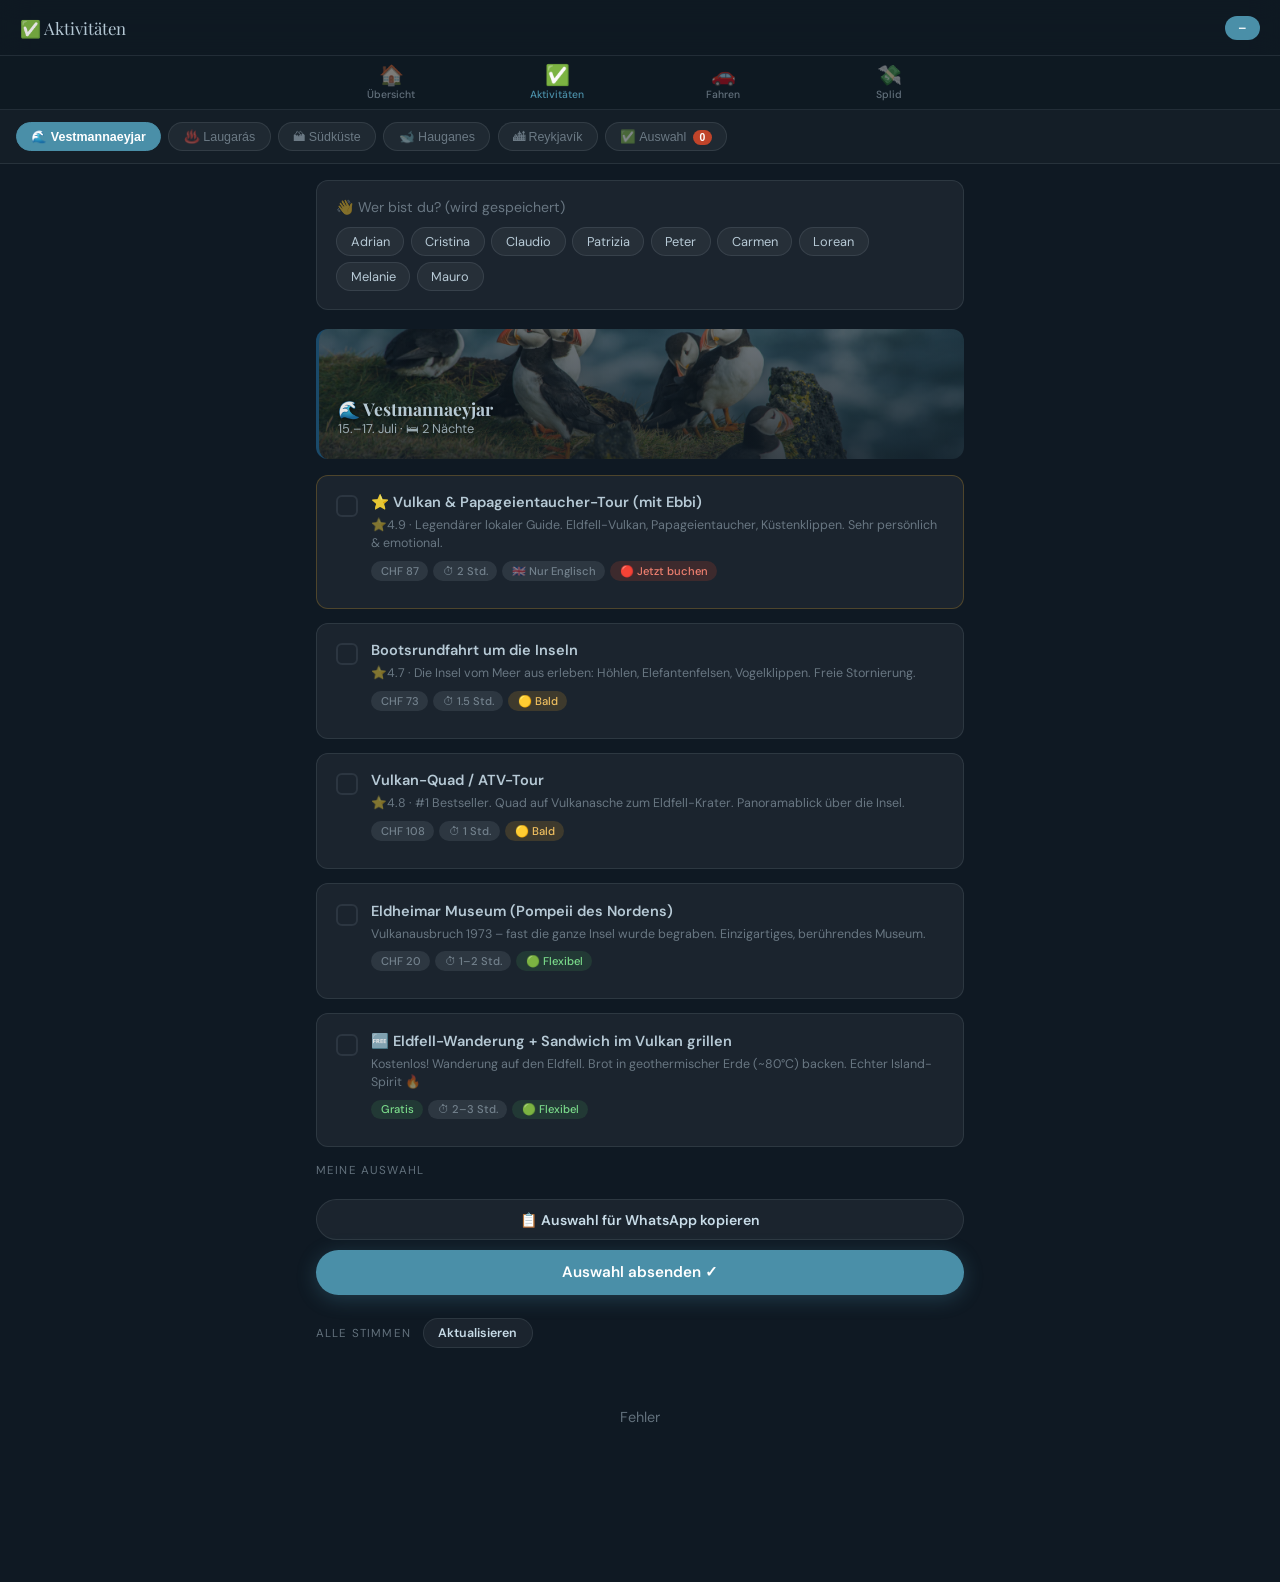
==== aktivitaeten.html @ fec28244 "add language tags — mark Ebbi tour as English-only" ====
<!DOCTYPE html>
<html lang="de">
<head>
<meta charset="UTF-8">
<meta name="viewport" content="width=device-width, initial-scale=1.0">
<title>✅ Aktivitäten – Island 2026</title>
<link rel="stylesheet" href="style.css">
<style>
  /* Activity card overrides */
  .activity-card {
    background: var(--card); border: 1px solid var(--border);
    border-radius: var(--radius); padding: 1.1rem 1.2rem;
    margin-bottom: .85rem; cursor: pointer; transition: all .18s;
  }
  .activity-card:hover  { border-color: rgba(200,220,232,.25); background: rgba(255,255,255,.07); }
  .activity-card.checked { background: rgba(74,143,168,.15); border-color: var(--glacier); }
  .activity-card.must-do { border-color: rgba(200,146,42,.3); }
  .card-check {
    width:22px;height:22px;border:2px solid var(--border);border-radius:6px;
    display:flex;align-items:center;justify-content:center;
    flex-shrink:0;margin-top:2px;transition:all .15s;font-size:.85rem;
  }
  .activity-card.checked .card-check { background:var(--glacier);border-color:var(--glacier); }
  .phase-tabs { display:flex;overflow-x:auto;gap:.45rem;padding:.75rem 1rem;background:rgba(255,255,255,.02);border-bottom:1px solid var(--border);scrollbar-width:none; }
  .phase-tabs::-webkit-scrollbar{display:none}
  .phase-tab { white-space:nowrap;background:var(--card);border:1px solid var(--border);border-radius:99px;padding:.35rem .9rem;font-size:.78rem;cursor:pointer;color:var(--muted);flex-shrink:0;transition:all .18s; }
  .phase-tab.active { background:var(--glacier);border-color:var(--glacier);color:#fff;font-weight:600; }
  .section-divider-line{display:flex;align-items:center;gap:.6rem;margin:1.4rem 0 .8rem}
  .section-divider-line span{font-size:.72rem;text-transform:uppercase;letter-spacing:.1em;color:var(--muted);white-space:nowrap}
  .section-divider-line::before,.section-divider-line::after{content:'';flex:1;height:1px;background:var(--border)}
  .results-row{display:flex;flex-wrap:wrap;gap:.35rem;margin-top:.6rem}
  .vote-chip{background:rgba(74,143,168,.15);border:1px solid rgba(74,143,168,.3);border-radius:99px;padding:.15rem .55rem;font-size:.72rem;color:var(--ice)}
</style>
</head>
<body>

<header class="topbar">
  <span class="topbar-title">✅ Aktivitäten</span>
  <span class="topbar-badge" id="user-badge">–</span>
</header>

<div id="nav-container"></div>

<div class="phase-tabs" id="phase-tabs"></div>

<main style="max-width:680px;margin:0 auto;padding:1rem 1rem 1rem;padding-bottom:calc(var(--nav-h) + 1.5rem + env(safe-area-inset-bottom))">

  <!-- Name picker -->
  <div id="name-picker" style="display:none;margin-bottom:1.2rem">
    <div class="card">
      <div style="font-size:.88rem;color:var(--muted);margin-bottom:.7rem">👋 Wer bist du? (wird gespeichert)</div>
      <div class="chips" id="name-chips"></div>
    </div>
  </div>

  <!-- Phase sections injected by JS -->
  <div id="phases-container"></div>

  <!-- My summary -->
  <div style="margin-top:1rem">
    <div class="section-label">Meine Auswahl</div>
    <div id="my-summary"></div>
    <button class="btn btn-secondary" style="width:100%;margin-top:.6rem" onclick="copyMySelection()">📋 Auswahl für WhatsApp kopieren</button>
    <button class="btn btn-primary" style="margin-top:.6rem" id="submit-btn" onclick="submitVotes()">Auswahl absenden ✓</button>
  </div>

  <!-- Group votes -->
  <div style="margin-top:1.4rem">
    <div class="section-label">Alle Stimmen <button class="btn btn-sm btn-secondary" onclick="loadGroupVotes()" style="margin-left:.5rem">Aktualisieren</button></div>
    <div id="group-votes"><div class="loading"><span class="spin">⟳</span></div></div>
  </div>

</main>

<div class="toast" id="toast"></div>

<script src="config.js"></script>
<script src="db.js"></script>
<script>
document.getElementById('nav-container').innerHTML = navHTML('aktivitaeten');

const ACTIVITIES = {
  vest: [
    { id:'v1', star:true,  name:'Vulkan & Papageientaucher-Tour (mit Ebbi)', desc:'⭐4.9 · Legendärer lokaler Guide. Eldfell-Vulkan, Papageientaucher, Küstenklippen. Sehr persönlich & emotional.', price:'CHF 87', dur:'2 Std.', de:false, en_only:true, urg:'urgent', multi:false },
    { id:'v2', star:false, name:'Bootsrundfahrt um die Inseln', desc:'⭐4.7 · Die Insel vom Meer aus erleben: Höhlen, Elefantenfelsen, Vogelklippen. Freie Stornierung.', price:'CHF 73', dur:'1.5 Std.', de:false, urg:'soon', multi:false },
    { id:'v3', star:false, name:'Vulkan-Quad / ATV-Tour', desc:'⭐4.8 · #1 Bestseller. Quad auf Vulkanasche zum Eldfell-Krater. Panoramablick über die Insel.', price:'CHF 108', dur:'1 Std.', de:false, urg:'soon', multi:false },
    { id:'v4', star:false, name:'Eldheimar Museum (Pompeii des Nordens)', desc:'Vulkanausbruch 1973 – fast die ganze Insel wurde begraben. Einzigartiges, berührendes Museum.', price:'CHF 20', dur:'1–2 Std.', de:false, urg:'flex', multi:false },
    { id:'v5', star:false, name:'🆓 Eldfell-Wanderung + Sandwich im Vulkan grillen', desc:'Kostenlos! Wanderung auf den Eldfell. Brot in geothermischer Erde (~80°C) backen. Echter Island-Spirit 🔥', price:'Gratis', dur:'2–3 Std.', de:false, urg:'flex', multi:false },
  ],
  laug: [
    { id:'l1', star:true,  name:'Into the Glacier – Eistunnel Langjökull', desc:'Super-Jeep-Fahrt + Begehung eines Tunnels im Gletscher. Eiskapellen, Gletscherwände. 🇩🇪 Deutsch verfügbar!', price:'CHF 95', dur:'4–5 Std.', de:true, urg:'urgent', multi:false },
    { id:'l3', star:false, name:'Schnorcheln Silfra (zwischen zwei Kontinenten)', desc:'Weltberühmt. Schnorcheln in glasklarem Gletscherwasser zwischen zwei Kontinentalplatten. Neoprenanzug inklusive.', price:'CHF 165', dur:'4 Std.', de:false, urg:'urgent', multi:false },
    { id:'l4', star:false, name:'Sky Lagoon – geothermisches Meeresbad', desc:'Modernstes Bad Islands. Unendlicher Pool über dem Atlantik. 7-Schritte-Ritual. Besser & günstiger als Blue Lagoon.', price:'CHF 85', dur:'2–3 Std.', de:false, urg:'soon', multi:false },
    { id:'l5', star:false, name:'Lava-Höhlentour Raufarholshellir', desc:'Begehung eines 1360m langen Lavaröhrensystems. Farbenprächtige Strukturen, Eiszapfen. Nahe der Südroute.', price:'CHF 45', dur:'1.5 Std.', de:false, urg:'soon', multi:false },
  ],
  sued: [
    { id:'s1', star:true,  name:'Gletscherwanderung Sólheimajökull', desc:'Geführte Wanderung auf echtem Gletscher. Steigeisen + Helm inklusive. 🇩🇪 Deutsch verfügbar! Für alle Fitnesslevel.', price:'CHF 75', dur:'3–4 Std.', de:true, urg:'urgent', multi:false },
    { id:'s2', star:false, name:'Super-Jeep Þórsmörk (Tal des Thor)', desc:'Extremer Geländewagen ins Hochland-Paradies. Gletscherflüsse, Vulkanasche, Bergpfade. Nur per Super-Jeep erreichbar!', price:'CHF 145', dur:'Ganztag', de:false, urg:'urgent', multi:false },
    { id:'s3', star:false, name:'Landmannalaugar Hochland (Bus/Super-Jeep)', desc:'Farbige Rhyolith-Berge, natürliche Heissquellen zum Baden, Obsidian-Felder. Eines der schönsten Gebiete Islands.', price:'CHF 90', dur:'Ganztag', de:false, urg:'urgent', multi:false },
    { id:'s4', star:false, name:'Reiten am schwarzen Strand', desc:'Islandpferde am Atlantik. Entspanntes Tempo, für Anfänger geeignet. Traumhaftes Setting.', price:'CHF 110', dur:'2–3 Std.', de:false, urg:'soon', multi:false },
    { id:'s5', star:false, name:'🆓 Dyrhólaey + Reynisfjara Schwarzer Strand', desc:'Kostenlos. Dramatischer Felsbogen, Basaltsäulen, schwarzer Strand. Eines der fotogensten Motive Islands.', price:'Gratis', dur:'2 Std.', de:false, urg:'flex', multi:false },
  ],
  haug: [
    { id:'h1', star:true,  name:'Walbeobachtung Hauganes (Eichenboot)', desc:'⭐Ältester Walbeobachter Islands (seit 1993). Wale oft nur Minuten entfernt. Buckelwale, Delfine. Direkt ab Selá!', price:'CHF 72', dur:'3 Std.', de:false, urg:'urgent', multi:false },
    { id:'h2', star:false, name:'Mývatn Nature Baths', desc:'Geothermisches Bad am Mývatn-See. Ruhiger & authentischer als Blue Lagoon. + Pseudokrater & Dimmuborgir.', price:'CHF 50', dur:'2–3 Std.', de:false, urg:'soon', multi:false },
    { id:'h3', star:false, name:'Forest Lagoon – Akureyri', desc:'Neues geothermisches Bad (2022) im Birkenwald. Blick über den Eyjafjörður. Sehr beliebt bei Einheimischen.', price:'CHF 58', dur:'2–3 Std.', de:false, urg:'soon', multi:false },
    { id:'h4', star:false, name:'Husavik Walbeobachtung (Premium)', desc:'Husavik = Walhauptstadt Europas. 97%+ Sichtungsrate. 45 min von Selá. Für Wal-Enthusiasten die beste Option.', price:'CHF 105', dur:'3 Std.', de:false, urg:'urgent', multi:false },
    { id:'h5', star:false, name:'Reiten im Eyjafjörður-Tal', desc:'Islandpferde durch das Fjordtal. Verschiedene Touren, Anfänger willkommen.', price:'CHF 115', dur:'2–4 Std.', de:false, urg:'soon', multi:false },
    { id:'h6', star:false, name:'🗺️ MEHRTAGES: Westfjorde (2 Tage) — Untergruppe', desc:'Europas wildeste Ecke. Hólmavík → Drangsnes Gratis-Hotpots → Ísafjörður → Dynjandi-Wasserfall → Látrabjarg-Vogelklippen. 1–2 Übernachtungen. Rest bleibt in Selá.', price:'CHF 200–350', dur:'2–3 Tage', de:false, urg:'soon', multi:true },
    { id:'h7', star:false, name:'🗺️ MEHRTAGES: Grímsey-Insel (Polarkreis)', desc:'Fähre ab Dalvík → einziger isländischer Ort im Polarkreis. Mitternachtssonne, Papageientaucher, Polarkreis-Zertifikat!', price:'CHF 80–120', dur:'1–2 Tage', de:false, urg:'soon', multi:true },
  ],
  reyk: [
    { id:'r1', star:true,  name:'Innipúkinn Musikfestival', desc:'📅 Nur am 1. August! Reykjavíks grösstes Stadtfest (Verslunarmannahelgi). Live-Musik, Konzerte im Freien. Teile kostenlos. Hauptkonzerte früh buchen!', price:'CHF 10–40', dur:'1. August', de:false, urg:'soon', multi:false },
    { id:'r2', star:false, name:'Snæfellsnes-Halbinsel (Tagesausflug)', desc:'Kirkjufell-Berg (Game of Thrones!), Snæfellsjökull-Gletscher (Jules Verne), Djúpalónssandur, Arnarstapi. «Island in Miniatur».', price:'CHF 110', dur:'11 Std.', de:false, urg:'soon', multi:false },
    { id:'r3', star:false, name:'Sky Lagoon (falls noch nicht besucht)', desc:'Perfekter Reiseabschluss: geothermisches Bad über dem Atlantik. 7-Schritte-Ritual. Ideal am letzten Abend.', price:'CHF 85', dur:'2–3 Std.', de:false, urg:'soon', multi:false },
    { id:'r4', star:false, name:'Walbeobachtung ab Reykjavík Hafen', desc:'Direkt ab Althafen. Buckelwale, Delfine, Papageientaucher. Kombinierbar mit Grandi-Viertel & Hafenspaziergang.', price:'CHF 80', dur:'3 Std.', de:false, urg:'soon', multi:false },
    { id:'r5', star:false, name:'🗺️ MEHRTAGES: Westfjorde (3-Tage-Tour geführt)', desc:'Geführte Kleingruppenreise: Dynjandi, Látrabjarg, Rauðisandur, Ísafjörður. 2 Nächte mit Frühstück. Muss SOFORT gebucht werden — Juli ist ausgebucht!', price:'CHF 900–1000', dur:'3 Tage', de:false, urg:'urgent', multi:true },
    { id:'r6', star:false, name:'🗺️ MEHRTAGES: Snæfellsnes Übernachtung', desc:'Selbstfahrer: Kirkjufell bei Mitternachtssonne, Snæfellsjökull, Djúpalónssandur. Intimere Version des Tagesausflugs.', price:'CHF 150–200', dur:'2 Tage', de:false, urg:'soon', multi:true },
  ],
};

const PHASE_NAMES = { vest:'🌊 Vestmannaeyjar', laug:'♨️ Laugarás', sued:'🏔 Südküste', haug:'🐋 Hauganes', reyk:'🏙 Reykjavík' };
const PHASE_COLORS = { vest:'#1a4a6a', laug:'#1a4a2a', sued:'#4a2a1a', haug:'#2a1a4a', reyk:'#0e3a3a' };
const PHASE_IMAGES = { vest:'vest-puffins.jpeg', laug:'landmann.jpeg', sued:'sued-vestrahorn.jpeg', haug:null, reyk:'reyk-bluelag.jpeg' };
let selections = {};
let activePhase = 'vest';

// ── Name picker ──────────────────────────────────────────────────────────────
const nameChipsEl = document.getElementById('name-chips');
TRIP.people.forEach(name => {
  const c = document.createElement('div');
  c.className = 'chip'; c.textContent = name;
  c.onclick = () => { setUser(name); document.getElementById('user-badge').textContent = name; document.getElementById('name-picker').style.display = 'none'; toast(`👋 Hallo ${name}!`); };
  nameChipsEl.appendChild(c);
});
if (!currentUser()) document.getElementById('name-picker').style.display = 'block';
else document.getElementById('user-badge').textContent = currentUser();

// ── Phase tabs ────────────────────────────────────────────────────────────────
const tabsEl = document.getElementById('phase-tabs');
const phases = Object.keys(ACTIVITIES);
phases.forEach(ph => {
  const btn = document.createElement('button');
  btn.className = 'phase-tab' + (ph === 'vest' ? ' active' : '');
  btn.textContent = PHASE_NAMES[ph];
  btn.onclick = () => switchPhase(ph, btn);
  tabsEl.appendChild(btn);
});
// Summary tab
const sumTab = document.createElement('button');
sumTab.className = 'phase-tab';
sumTab.id = 'sum-tab';
sumTab.innerHTML = '✅ Auswahl <span id="count-badge" style="background:var(--lava);color:#fff;border-radius:99px;font-size:.65rem;font-weight:700;padding:.1rem .4rem;margin-left:.2rem">0</span>';
tabsEl.appendChild(sumTab);

// ── Build phase sections ───────────────────────────────────────────────────
const container = document.getElementById('phases-container');
phases.forEach(ph => {
  const sec = document.createElement('div');
  sec.id = `phase-${ph}`;
  sec.style.display = ph === 'vest' ? 'block' : 'none';
  
  const hdr = document.createElement('div');
  const img = PHASE_IMAGES[ph];
  const bgStyle = img
    ? `background-image:linear-gradient(rgba(15,25,35,.6),rgba(15,25,35,.82)),url('images/${img}');background-size:cover;background-position:center;min-height:130px;display:flex;flex-direction:column;justify-content:flex-end`
    : `background:${PHASE_COLORS[ph]}33`;
  const txtShadow = img ? ';text-shadow:0 1px 4px rgba(0,0,0,.65)' : '';
  hdr.style.cssText = `${bgStyle};border-left:3px solid ${PHASE_COLORS[ph]};border-radius:var(--radius);padding:1.2rem 1.2rem;margin-bottom:1rem`;
  const phObj = TRIP.phases.find(p => p.id === ph);
  hdr.innerHTML = `<h3 style="font-family:'Playfair Display',serif${txtShadow}">${PHASE_NAMES[ph]}</h3><p style="font-size:.8rem;opacity:.8${txtShadow}">${phObj ? phObj.dates : ''}</p>`;
  sec.appendChild(hdr);
  
  ACTIVITIES[ph].forEach((act, idx) => {
    if (act.multi && (idx === 0 || !ACTIVITIES[ph][idx-1].multi)) {
      const div = document.createElement('div');
      div.className = 'section-divider-line';
      div.innerHTML = '<span>🗺️ Mehrtages-Ausflüge</span>';
      sec.appendChild(div);
    }
    sec.appendChild(buildCard(act));
  });
  container.appendChild(sec);
});

function buildCard(act) {
  const card = document.createElement('div');
  card.className = 'activity-card' + (act.star ? ' must-do' : '');
  card.id = `card-${act.id}`;
  card.onclick = () => toggle(act.id);
  const urgClass = act.urg==='urgent'?'tag-red':act.urg==='soon'?'tag-orange':'tag-green';
  const urgLabel = act.urg==='urgent'?'🔴 Jetzt buchen':act.urg==='soon'?'🟡 Bald':'🟢 Flexibel';
  const priceClass = act.price==='Gratis'?'tag-green':'tag-gray';
  card.innerHTML = `
    <div style="display:flex;gap:.8rem;align-items:flex-start">
      <div class="card-check" id="ck-${act.id}"></div>
      <div style="flex:1">
        <div style="font-weight:600;font-size:.91rem;margin-bottom:.25rem">${act.star?'⭐ ':''}${act.name}</div>
        <div style="font-size:.78rem;color:var(--muted);margin-bottom:.55rem;line-height:1.45">${act.desc}</div>
        <div style="display:flex;flex-wrap:wrap;gap:.3rem">
          <span class="tag ${priceClass}">${act.price}</span>
          <span class="tag tag-gray">⏱ ${act.dur}</span>
          ${act.de?'<span class="tag tag-green">🇩🇪 Deutsch</span>':''}
          ${act.en_only?'<span class="tag tag-gray">🇬🇧 Nur Englisch</span>':''}
          <span class="tag ${urgClass}">${urgLabel}</span>
          ${act.multi?'<span class="tag tag-purple">🗺️ Mehrtages</span>':''}
        </div>
        <div class="results-row" id="votes-${act.id}"></div>
      </div>
    </div>`;
  return card;
}

function toggle(id) {
  selections[id] = !selections[id];
  const card = document.getElementById(`card-${id}`);
  const ck   = document.getElementById(`ck-${id}`);
  card.classList.toggle('checked', !!selections[id]);
  ck.textContent = selections[id] ? '✓' : '';
  updateCount();
}

function updateCount() {
  const n = Object.values(selections).filter(Boolean).length;
  const el = document.getElementById('count-badge');
  if (el) el.textContent = n;
  renderMySummary();
}

function switchPhase(ph, btn) {
  phases.forEach(p => {
    document.getElementById(`phase-${p}`).style.display = p === ph ? 'block' : 'none';
  });
  document.querySelectorAll('.phase-tab').forEach(t => t.classList.remove('active'));
  if (btn) btn.classList.add('active');
  activePhase = ph;
}

function renderMySummary() {
  const el = document.getElementById('my-summary');
  const chosen = [];
  Object.entries(ACTIVITIES).forEach(([ph, acts]) => {
    acts.filter(a => selections[a.id]).forEach(a => chosen.push({ ph, a }));
  });
  if (!chosen.length) { el.innerHTML = '<div style="color:var(--muted);font-size:.85rem;text-align:center;padding:.5rem">Noch nichts ausgewählt</div>'; return; }
  let html = '';
  chosen.forEach(({ph, a}) => {
    html += `<div class="card" style="padding:.7rem 1rem;margin-bottom:.5rem;display:flex;justify-content:space-between;align-items:center">
      <div><div style="font-size:.88rem;font-weight:600">${a.name}</div><div style="font-size:.75rem;color:var(--muted)">${PHASE_NAMES[ph]} · ${a.price}</div></div>
      <button onclick="toggle('${a.id}')" style="background:none;border:none;color:var(--muted);cursor:pointer;font-size:1.1rem">✕</button>
    </div>`;
  });
  el.innerHTML = html;
}

async function submitVotes() {
  const user = currentUser();
  if (!user) { toast('⚠️ Wähle zuerst deinen Namen'); return; }
  const rows = [];
  const PHASE_MAP = { vest:'Vestmannaeyjar', laug:'Laugarás', sued:'Südküste', haug:'Hauganes', reyk:'Reykjavík' };
  Object.entries(ACTIVITIES).forEach(([ph, acts]) => {
    acts.filter(a => selections[a.id]).forEach(a => {
      rows.push({ person: user, phase: PHASE_MAP[ph], activity: a.name, price: a.price, duration: a.dur });
    });
  });
  if (!rows.length) { toast('⚠️ Noch nichts ausgewählt'); return; }
  const btn = document.getElementById('submit-btn');
  btn.disabled = true; btn.textContent = 'Speichern…';
  try {
    await DB.insert('island_trip_responses', rows);
    toast(`✅ ${rows.length} Aktivitäten gespeichert`);
    loadGroupVotes();
  } catch(e) { copyMySelection(); toast('Offline – in Zwischenablage kopiert'); }
  btn.disabled = false; btn.textContent = 'Auswahl absenden ✓';
}

function copyMySelection() {
  let text = `🇮🇸 Island 2026 – Aktivitäten von ${currentUser()}\n\n`;
  Object.entries(ACTIVITIES).forEach(([ph, acts]) => {
    const chosen = acts.filter(a => selections[a.id]);
    if (!chosen.length) return;
    text += `${PHASE_NAMES[ph]}\n`;
    chosen.forEach(a => { text += `  • ${a.name} (${a.price})\n`; });
    text += '\n';
  });
  navigator.clipboard.writeText(text).then(() => toast('📋 Kopiert!'));
}

async function loadGroupVotes() {
  const el = document.getElementById('group-votes');
  try {
    const votes = await DB.select('island_trip_responses', 'select=*');
    if (!votes.length) { el.innerHTML = '<div class="empty">Noch keine Stimmen</div>'; return; }
    // Group by activity
    const byAct = {};
    votes.forEach(v => {
      byAct[v.activity] = byAct[v.activity] || { phase: v.phase, people: [] };
      if (!byAct[v.activity].people.includes(v.person)) byAct[v.activity].people.push(v.person);
    });
    const sorted = Object.entries(byAct).sort((a,b) => b[1].people.length - a[1].people.length);
    el.innerHTML = '';
    sorted.forEach(([act, data]) => {
      const d = document.createElement('div');
      d.className = 'card'; d.style.padding = '.8rem 1rem; margin-bottom:.6rem';
      d.innerHTML = `
        <div style="font-weight:600;font-size:.88rem;margin-bottom:.3rem">${act}</div>
        <div style="font-size:.75rem;color:var(--muted);margin-bottom:.4rem">${data.phase} · ${data.people.length} Interessiert</div>
        <div style="display:flex;flex-wrap:wrap;gap:.3rem">
          ${data.people.map(p=>`<span class="vote-chip">${p}</span>`).join('')}
        </div>`;
      el.appendChild(d);
    });
    // Also update vote chips on cards
    Object.values(ACTIVITIES).flat().forEach(act => {
      const vEl = document.getElementById(`votes-${act.id}`);
      if (!vEl) return;
      const data = byAct[act.name];
      if (data && data.people.length) {
        vEl.innerHTML = data.people.map(p=>`<span class="vote-chip">${p}</span>`).join('');
      }
    });
  } catch(e) { el.innerHTML = '<div class="empty">Fehler</div>'; }
}

loadGroupVotes();
</script>
</body>
</html>
---- style.css ----
@import url('https://fonts.googleapis.com/css2?family=Playfair+Display:ital,wght@0,400;0,700;1,400&family=DM+Sans:opsz,wght@9..40,300;9..40,400;9..40,500;9..40,600&display=swap');

:root {
  --ink:      #0f1923;
  --deep:     #1a3a4a;
  --surface:  #162535;
  --card:     rgba(255,255,255,.05);
  --border:   rgba(200,220,232,.1);
  --ice:      #c8dce8;
  --glacier:  #4a8fa8;
  --glacier2: #3a7a94;
  --gold:     #c8922a;
  --moss:     #3a7a4a;
  --lava:     #c0442a;
  --sand:     #f4f0e8;
  --white:    #ffffff;
  --text:     rgba(200,220,232,.9);
  --muted:    rgba(200,220,232,.45);
  --radius:   12px;
  --radius-lg:18px;
  --nav-h:    60px;
  --shadow:   0 4px 24px rgba(15,25,35,.25);
}

*, *::before, *::after { box-sizing: border-box; margin: 0; padding: 0; }

html { font-size: 16px; -webkit-text-size-adjust: 100%; }

body {
  font-family: 'DM Sans', sans-serif;
  background: var(--ink);
  color: var(--text);
  min-height: 100vh;
  padding-bottom: calc(env(safe-area-inset-bottom) + 1.5rem);
  overflow-x: hidden;
}

/* ── TYPOGRAPHY ── */
h1,h2,h3 { font-family: 'Playfair Display', serif; line-height: 1.15; }
h1 { font-size: clamp(1.8rem,5vw,2.6rem); }
h2 { font-size: clamp(1.3rem,4vw,1.8rem); }
h3 { font-size: 1.1rem; }
p  { line-height: 1.6; }

/* ── TOP BAR ── */
.topbar {
  position: sticky; top: 0; z-index: 100;
  background: rgba(15,25,35,.92);
  backdrop-filter: blur(16px);
  border-bottom: 1px solid var(--border);
  display: flex; align-items: center;
  padding: .75rem 1.25rem;
  gap: .75rem;
  height: 56px;
}
.topbar-title { font-family:'Playfair Display',serif; font-size:1.05rem; flex:1; }
.topbar-badge {
  background: var(--glacier); color: #fff;
  border-radius: 99px; padding: .25rem .8rem;
  font-size: .78rem; font-weight: 600;
  white-space: nowrap;
}

/* ── TOP NAV (sticky, centered) ── */
.top-nav-wrap {
  position: sticky; top: 56px; z-index: 90;
  background: rgba(15,25,35,.96);
  backdrop-filter: blur(16px);
  border-bottom: 1px solid var(--border);
}
.top-nav {
  display: flex;
  max-width: 680px;
  margin: 0 auto;
  padding: .35rem .5rem;
}

/* legacy class kept for safety, unused */
.bottom-nav { display: none; }
.nav-item {
  flex: 1; display: flex; flex-direction: column;
  align-items: center; justify-content: center;
  gap: .18rem; cursor: pointer;
  text-decoration: none; color: var(--muted);
  font-size: .65rem; font-weight: 500;
  transition: color .18s;
  padding: .2rem;
}
.nav-item.active { color: var(--glacier); }
.nav-icon { font-size: 1.25rem; line-height: 1; }
.nav-badge {
  position: absolute; top: 4px; right: calc(50% - 14px);
  background: var(--lava); color: #fff;
  border-radius: 99px; font-size: .6rem; font-weight: 700;
  padding: .1rem .38rem; min-width: 16px; text-align: center;
}

/* ── PAGE WRAPPER ── */
.page { max-width: 680px; margin: 0 auto; padding: 1.25rem 1rem; }
.page-header { margin-bottom: 1.5rem; }
.page-header p { color: var(--muted); font-size: .88rem; margin-top: .3rem; }

/* ── HERO (full-bleed background) ── */
.hero {
  background-image: linear-gradient(rgba(15,25,35,.78), rgba(15,25,35,.88)), url('images/hero-ocean.jpeg');
  background-size: cover;
  background-position: center;
  background-attachment: fixed;
  padding: 1.75rem 1rem 1.5rem;
  border-bottom: 1px solid var(--border);
}
.hero-inner { max-width: 680px; margin: 0 auto; }
@media (max-width: 768px) {
  .hero { background-attachment: scroll; padding: 1.5rem 1rem 1.25rem; }
}

/* Phase-band with image background — text shadow for legibility */
.phase-band.has-image h3,
.phase-band.has-image p { text-shadow: 0 1px 3px rgba(0,0,0,.7); }
.phase-band.has-image {
  background-size: cover; background-position: center;
  min-height: 96px; padding: 1.2rem 1.2rem;
}

/* Phase-band with video background */
.phase-band.has-video {
  position: relative; overflow: hidden;
  padding: 0; min-height: 130px;
}
.phase-band.has-video video {
  position: absolute; inset: 0;
  width: 100%; height: 100%;
  object-fit: cover; z-index: 0;
}
.phase-band.has-video .phase-band-content {
  position: relative; z-index: 1;
  background: linear-gradient(rgba(15,25,35,.55), rgba(15,25,35,.85));
  padding: 1.2rem 1.2rem; min-height: 130px;
  text-shadow: 0 1px 4px rgba(0,0,0,.7);
}

/* Fahren page atmospheric background */
body.page-fahren {
  background-image: linear-gradient(rgba(15,25,35,.93), rgba(15,25,35,.96)), url('images/fahren-road.jpeg');
  background-size: cover;
  background-position: center;
  background-attachment: fixed;
}
@media (max-width: 768px) {
  body.page-fahren { background-attachment: scroll; }
}

/* ── CARDS ── */
.card {
  background: var(--card);
  border: 1px solid var(--border);
  border-radius: var(--radius);
  padding: 1.1rem 1.2rem;
  margin-bottom: .85rem;
}
.card-title { font-weight: 600; font-size: .92rem; margin-bottom: .3rem; }
.card-sub   { font-size: .8rem; color: var(--muted); }

/* ── PHASE BAND ── */
.phase-band {
  border-radius: var(--radius); padding: 1rem 1.2rem;
  margin-bottom: .75rem; border-left: 3px solid;
}
.phase-band h3 { font-size: 1rem; margin-bottom: .15rem; }
.phase-band p  { font-size: .78rem; opacity: .75; }

/* ── STATS ROW ── */
.stats-row { display: grid; grid-template-columns: repeat(3,1fr); gap: .6rem; margin-bottom: 1rem; }
.stat-card {
  background: var(--card); border: 1px solid var(--border);
  border-radius: var(--radius); padding: .85rem .7rem;
  text-align: center;
}
.stat-val { font-size: 1.4rem; font-weight: 700; color: var(--ice); line-height: 1.1; }
.stat-lbl { font-size: .68rem; color: var(--muted); margin-top: .2rem; }

/* ── FORMS ── */
.form-group { margin-bottom: .9rem; }
label { font-size: .8rem; color: var(--muted); display: block; margin-bottom: .35rem; font-weight: 500; letter-spacing: .03em; text-transform: uppercase; }
input, select, textarea {
  width: 100%; background: rgba(255,255,255,.06);
  border: 1px solid var(--border); border-radius: 8px;
  color: var(--white); font-family: 'DM Sans', sans-serif;
  font-size: .92rem; padding: .7rem .9rem;
  transition: border-color .18s; outline: none;
  -webkit-appearance: none;
}
input:focus, select:focus, textarea:focus { border-color: var(--glacier); background: rgba(74,143,168,.08); }
select option { background: var(--deep); color: var(--white); }

/* ── PERSON CHIPS ── */
.chips { display: flex; flex-wrap: wrap; gap: .4rem; }
.chip {
  background: var(--card); border: 1.5px solid var(--border);
  border-radius: 99px; padding: .3rem .85rem;
  font-size: .8rem; cursor: pointer; transition: all .15s;
  user-select: none;
}
.chip.selected { background: var(--glacier); border-color: var(--glacier); color: #fff; font-weight: 600; }
.chip.disabled { opacity: .35; pointer-events: none; }

/* ── BUTTONS ── */
.btn {
  display: inline-flex; align-items: center; justify-content: center;
  gap: .4rem; border: none; border-radius: 99px;
  font-family: 'DM Sans', sans-serif; font-weight: 600;
  cursor: pointer; transition: all .18s; text-decoration: none;
}
.btn-primary {
  background: var(--glacier); color: #fff;
  padding: .8rem 1.8rem; font-size: .95rem;
  box-shadow: 0 4px 20px rgba(74,143,168,.3); width: 100%;
}
.btn-primary:hover { transform: translateY(-1px); box-shadow: 0 6px 28px rgba(74,143,168,.4); }
.btn-secondary {
  background: var(--card); border: 1px solid var(--border);
  color: var(--ice); padding: .65rem 1.4rem; font-size: .88rem;
}
.btn-danger  { background: rgba(192,68,42,.2); border: 1px solid rgba(192,68,42,.3); color: #f08070; padding: .5rem 1rem; font-size: .8rem; }
.btn:disabled { opacity: .4; pointer-events: none; }
.btn-sm { padding: .4rem .9rem; font-size: .78rem; }

/* ── TAGS ── */
.tag {
  display: inline-block; border-radius: 99px;
  font-size: .7rem; font-weight: 500; padding: .18rem .6rem;
}
.tag-blue   { background:rgba(74,143,168,.2); color:#7ac8e8; }
.tag-green  { background:rgba(58,122,74,.25); color:#7ada8a; }
.tag-orange { background:rgba(200,146,42,.2); color:#f0c060; }
.tag-red    { background:rgba(192,68,42,.2);  color:#f08070; }
.tag-purple { background:rgba(120,74,150,.2); color:#d09ae0; }
.tag-gray   { background:rgba(200,220,232,.1);color:var(--muted); }

/* ── DIVIDER ── */
.divider { height:1px; background:var(--border); margin:1.2rem 0; }
.section-label { font-size:.72rem; text-transform:uppercase; letter-spacing:.1em; color:var(--muted); margin-bottom:.7rem; }

/* ── BALANCE ── */
.balance-positive { color: #5ade8a; }
.balance-negative { color: #f08070; }
.balance-zero     { color: var(--muted); }

/* ── EMPTY STATE ── */
.empty {
  text-align:center; padding:3rem 1rem;
  color: var(--muted); font-size: .9rem;
}
.empty-icon { font-size:2.5rem; display:block; margin-bottom:.75rem; }

/* ── TOAST ── */
.toast {
  position: fixed; bottom: calc(var(--nav-h) + 1rem); left: 50%;
  transform: translateX(-50%) translateY(20px);
  background: #1e3a2a; border: 1px solid #3a8a4a;
  color: #7ada8a; border-radius: 99px;
  padding: .6rem 1.4rem; font-size: .85rem; font-weight: 500;
  z-index: 9999; opacity: 0; transition: all .3s; pointer-events: none;
  white-space: nowrap;
}
.toast.show { opacity: 1; transform: translateX(-50%) translateY(0); }

/* ── LOADING ── */
.loading { text-align:center; padding:2rem; color:var(--muted); font-size:.85rem; }
.spin { display:inline-block; animation:spin 1s linear infinite; }
@keyframes spin { to { transform:rotate(360deg); } }

/* ── ANIMATIONS ── */
@keyframes fadeUp { from{opacity:0;transform:translateY(10px)} to{opacity:1;transform:translateY(0)} }
.fade-up { animation:fadeUp .3s ease forwards; }

/* ── NAME PICKER MODAL ── */
#name-picker-modal {
  position: fixed; inset: 0; z-index: 9000;
  display: flex; align-items: flex-end; justify-content: center;
}
.picker-backdrop {
  position: absolute; inset: 0;
  background: rgba(15,25,35,.7);
  backdrop-filter: blur(6px);
  animation: fadeUp .2s ease forwards;
}
.picker-sheet {
  position: relative; z-index: 1;
  width: 100%; max-width: 480px;
  background: var(--surface);
  border: 1px solid var(--border);
  border-radius: 18px 18px 0 0;
  padding: 1.4rem 1.2rem calc(1.4rem + env(safe-area-inset-bottom));
  box-shadow: 0 -8px 40px rgba(0,0,0,.5);
  animation: sheetUp .25s ease forwards;
}
@keyframes sheetUp { from{transform:translateY(100%)} to{transform:translateY(0)} }
.topbar-badge { cursor: pointer; transition: background .15s; }
.topbar-badge:hover { background: var(--glacier2); }

/* ── SCROLLBAR ── */
::-webkit-scrollbar { width:4px; height:4px; }
::-webkit-scrollbar-track { background:transparent; }
::-webkit-scrollbar-thumb { background:rgba(200,220,232,.15); border-radius:2px; }

/* ── RESPONSIVE ── */
@media(min-width:600px) {
  .stats-row { grid-template-columns:repeat(4,1fr); }
  .page { padding:1.5rem 1.5rem; }
}
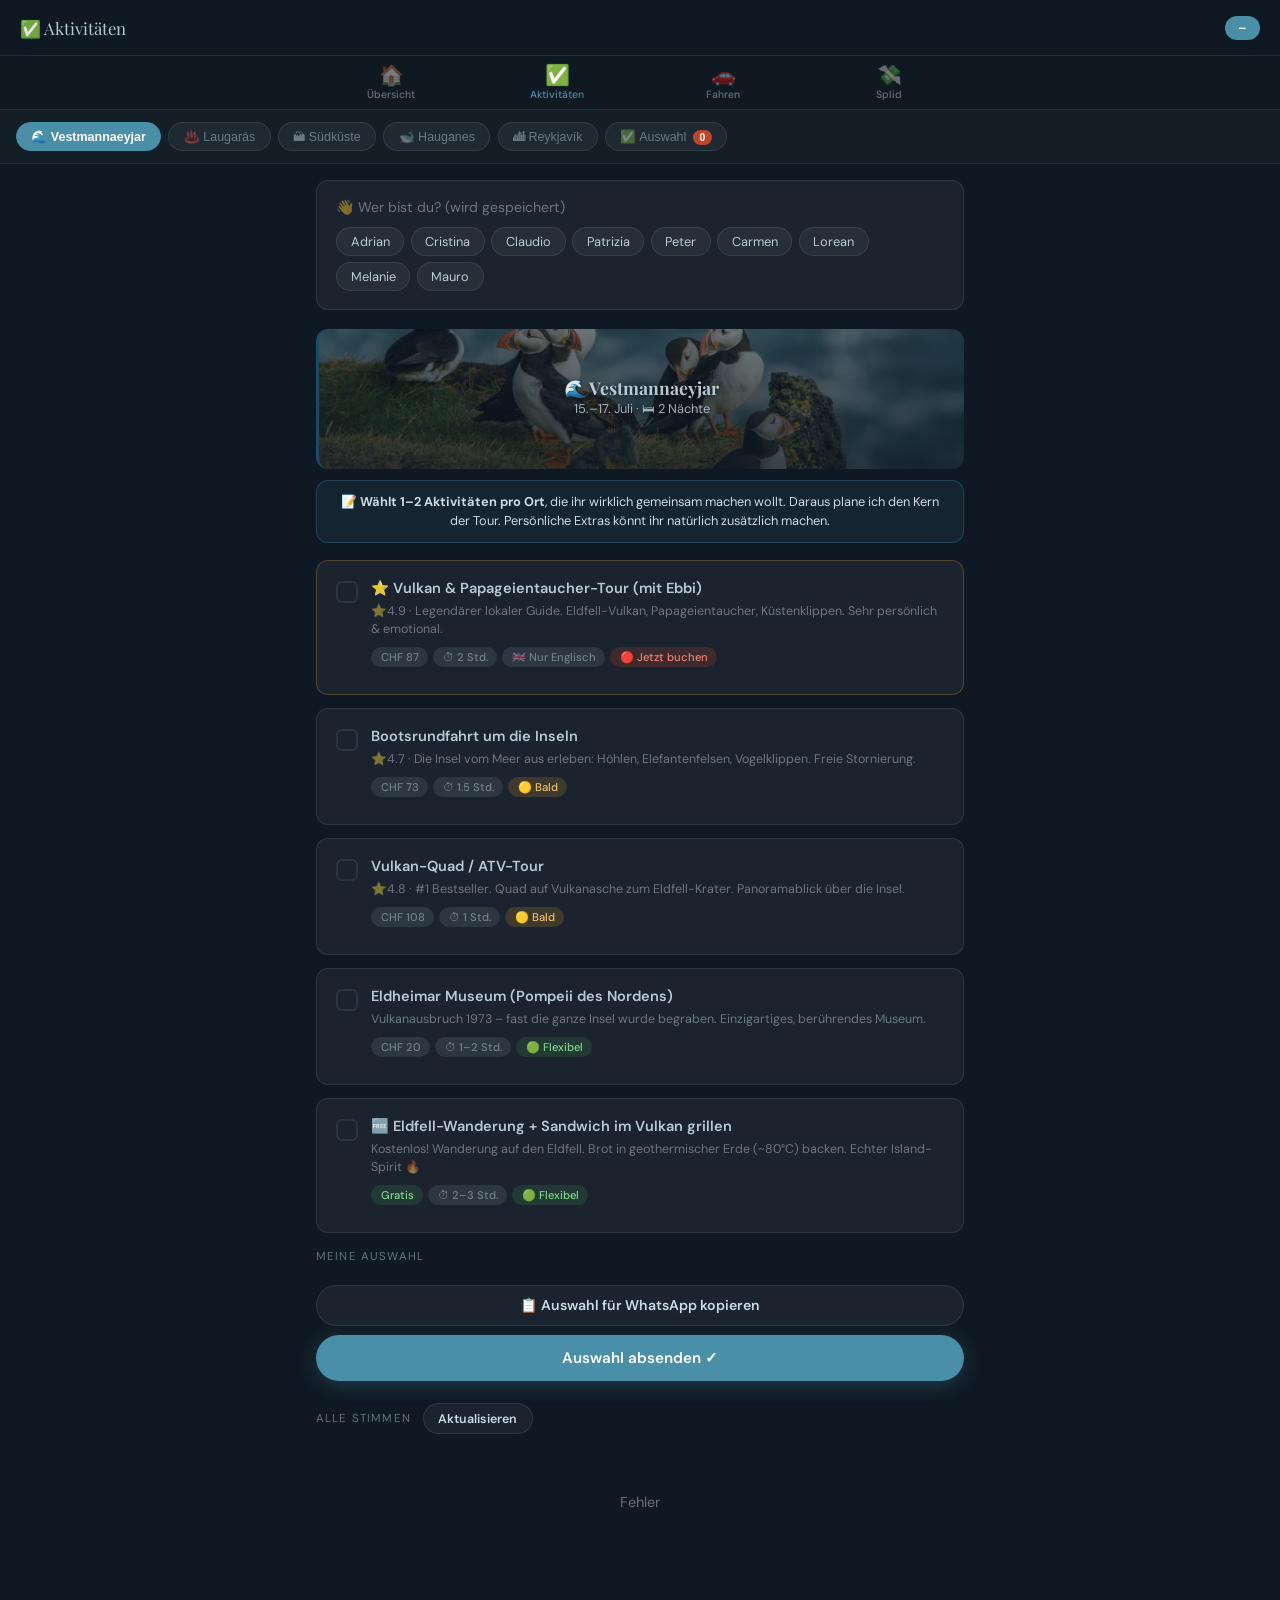
==== commit 7e0f66ca: "open Reisekarte by default, move road status to bottom of index, add per-phase intro on aktivitaeten" ====
--- a/aktivitaeten.html
+++ b/aktivitaeten.html
@@ -163,13 +163,18 @@
   const hdr = document.createElement('div');
   const img = PHASE_IMAGES[ph];
   const bgStyle = img
-    ? `background-image:linear-gradient(rgba(15,25,35,.6),rgba(15,25,35,.82)),url('images/${img}');background-size:cover;background-position:center;min-height:130px;display:flex;flex-direction:column;justify-content:flex-end`
-    : `background:${PHASE_COLORS[ph]}33`;
+    ? `background-image:linear-gradient(rgba(15,25,35,.6),rgba(15,25,35,.82)),url('images/${img}');background-size:cover;background-position:center;min-height:140px;display:flex;flex-direction:column;justify-content:center;align-items:center`
+    : `background:${PHASE_COLORS[ph]}33;text-align:center`;
   const txtShadow = img ? ';text-shadow:0 1px 4px rgba(0,0,0,.65)' : '';
-  hdr.style.cssText = `${bgStyle};border-left:3px solid ${PHASE_COLORS[ph]};border-radius:var(--radius);padding:1.2rem 1.2rem;margin-bottom:1rem`;
+  hdr.style.cssText = `${bgStyle};border-left:3px solid ${PHASE_COLORS[ph]};border-radius:var(--radius);padding:1.3rem 1.2rem;margin-bottom:.7rem`;
   const phObj = TRIP.phases.find(p => p.id === ph);
-  hdr.innerHTML = `<h3 style="font-family:'Playfair Display',serif${txtShadow}">${PHASE_NAMES[ph]}</h3><p style="font-size:.8rem;opacity:.8${txtShadow}">${phObj ? phObj.dates : ''}</p>`;
+  hdr.innerHTML = `<h3 style="font-family:'Playfair Display',serif;text-align:center${txtShadow}">${PHASE_NAMES[ph]}</h3><p style="font-size:.8rem;opacity:.85;text-align:center${txtShadow}">${phObj ? phObj.dates : ''}</p>`;
   sec.appendChild(hdr);
+
+  const intro = document.createElement('div');
+  intro.style.cssText = 'background:rgba(74,143,168,.1);border:1px solid rgba(74,143,168,.3);border-radius:var(--radius);padding:.7rem 1rem;margin-bottom:1.1rem;font-size:.8rem;line-height:1.5;color:var(--ice);text-align:center';
+  intro.innerHTML = '📝 <strong>Wählt 1–2 Aktivitäten pro Ort</strong>, die ihr wirklich gemeinsam machen wollt. Daraus plane ich den Kern der Tour. Persönliche Extras könnt ihr natürlich zusätzlich machen.';
+  sec.appendChild(intro);
   
   ACTIVITIES[ph].forEach((act, idx) => {
     if (act.multi && (idx === 0 || !ACTIVITIES[ph][idx-1].multi)) {
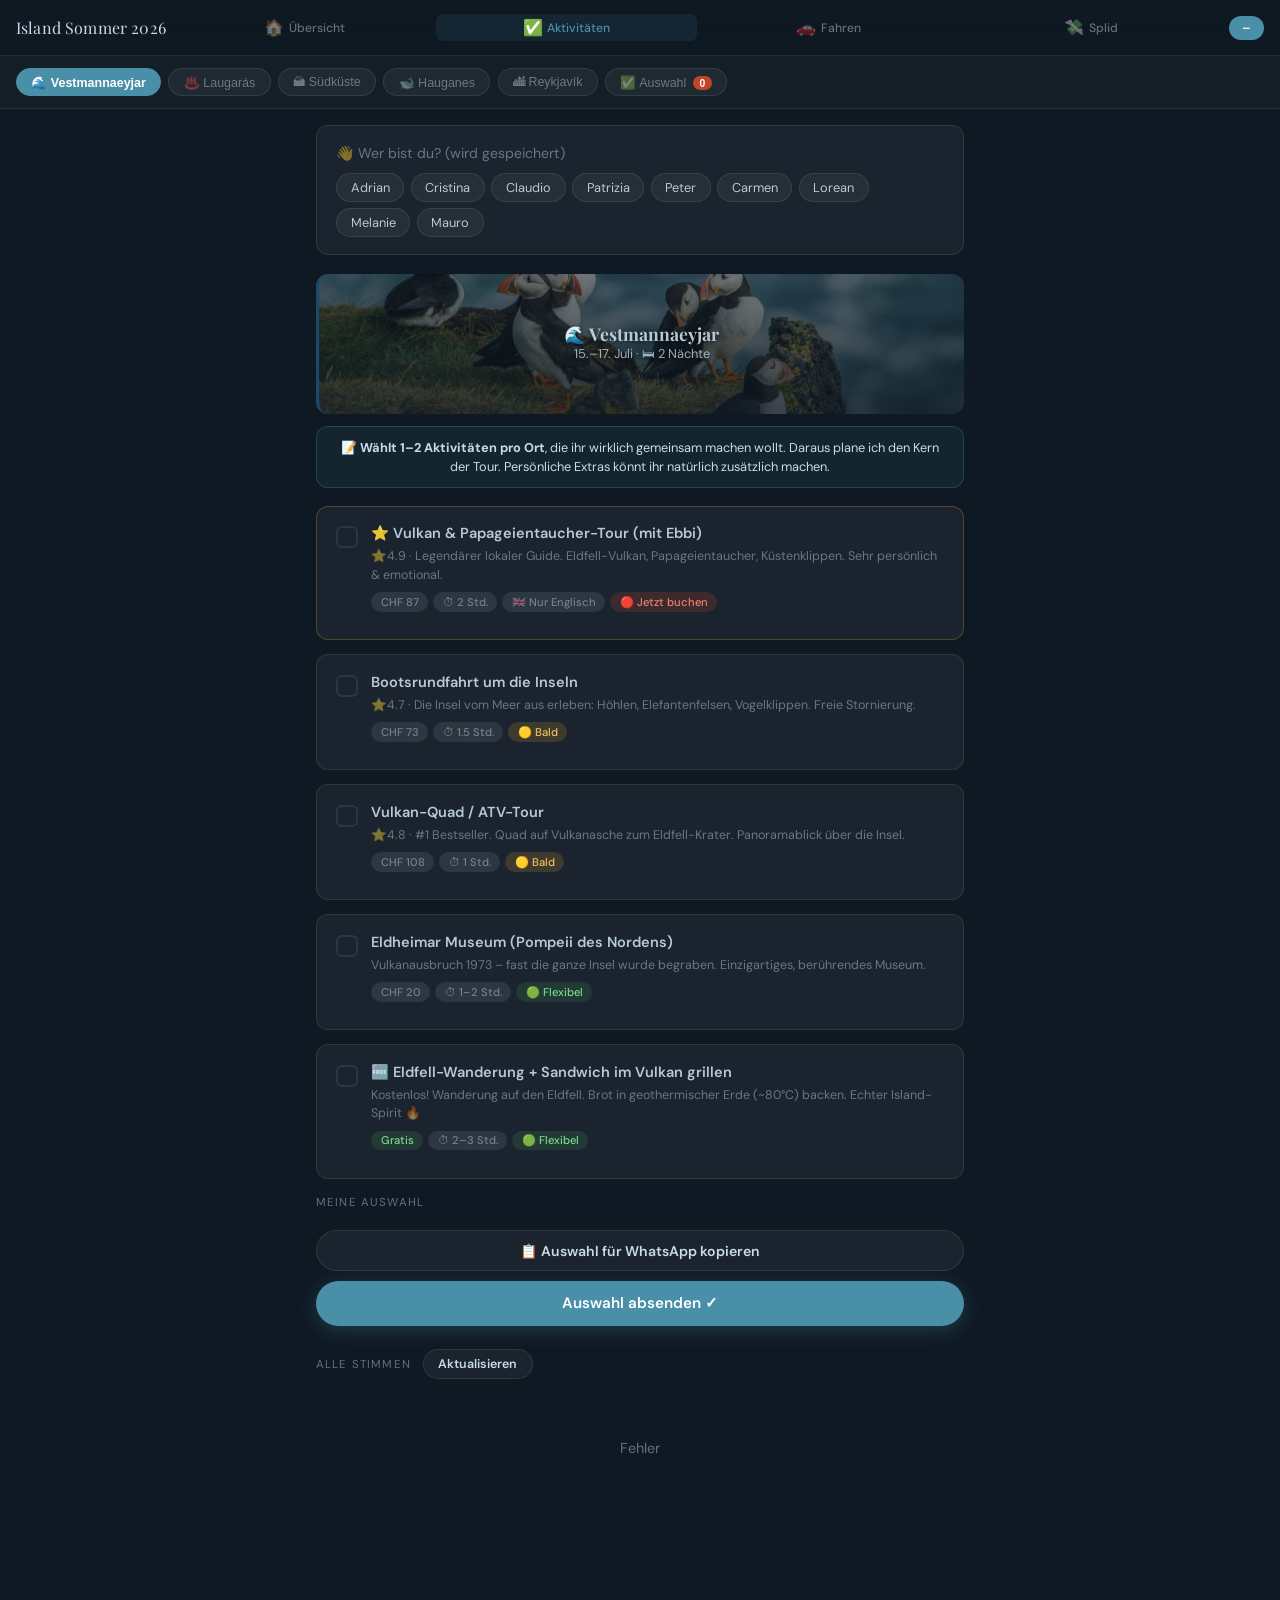
==== commit 1a9dc1ef: "merge topbar and nav into single row; remove flag, unify logo across pages" ====
--- a/aktivitaeten.html
+++ b/aktivitaeten.html
@@ -35,11 +35,10 @@
 <body>
 
 <header class="topbar">
-  <span class="topbar-title">✅ Aktivitäten</span>
+  <a class="topbar-logo" href="index.html">Island Sommer 2026</a>
+  <nav class="topbar-nav" id="nav-container"></nav>
   <span class="topbar-badge" id="user-badge">–</span>
 </header>
-
-<div id="nav-container"></div>
 
 <div class="phase-tabs" id="phase-tabs"></div>
 
--- a/style.css
+++ b/style.css
@@ -61,22 +61,48 @@
   white-space: nowrap;
 }
 
-/* ── TOP NAV (sticky, centered) ── */
-.top-nav-wrap {
-  position: sticky; top: 56px; z-index: 90;
-  background: rgba(15,25,35,.96);
-  backdrop-filter: blur(16px);
-  border-bottom: 1px solid var(--border);
-}
-.top-nav {
+/* ── NAV INSIDE TOPBAR ── */
+.topbar { gap: .5rem; padding: .5rem 1rem; }
+.topbar-logo {
+  font-family: 'Playfair Display', serif;
+  font-size: 1rem;
+  color: var(--ice);
+  text-decoration: none;
+  white-space: nowrap;
+  flex-shrink: 0;
+  letter-spacing: .01em;
+}
+.topbar-nav {
+  flex: 1;
   display: flex;
-  max-width: 680px;
-  margin: 0 auto;
-  padding: .35rem .5rem;
-}
-
-/* legacy class kept for safety, unused */
-.bottom-nav { display: none; }
+  justify-content: center;
+  gap: .1rem;
+  min-width: 0;
+  overflow: hidden;
+}
+.topbar-nav .nav-item {
+  display: flex; flex-direction: row;
+  align-items: center; gap: .3rem;
+  padding: .35rem .55rem;
+  font-size: .76rem; font-weight: 500;
+  color: var(--muted); text-decoration: none;
+  border-radius: 7px;
+  transition: color .15s, background .15s;
+  white-space: nowrap;
+}
+.topbar-nav .nav-item:hover { color: var(--ice); background: rgba(255,255,255,.04); }
+.topbar-nav .nav-item.active { color: var(--glacier); background: rgba(74,143,168,.12); }
+.topbar-nav .nav-icon { font-size: 1rem; line-height: 1; }
+
+@media (max-width: 600px) {
+  .topbar { padding: .5rem .75rem; gap: .35rem; }
+  .topbar-logo { font-size: .82rem; }
+  .topbar-nav .nav-label { display: none; }
+  .topbar-nav .nav-item { padding: .35rem .45rem; gap: 0; }
+}
+
+/* legacy classes — kept hidden in case anything still references them */
+.top-nav-wrap, .bottom-nav { display: none; }
 .nav-item {
   flex: 1; display: flex; flex-direction: column;
   align-items: center; justify-content: center;
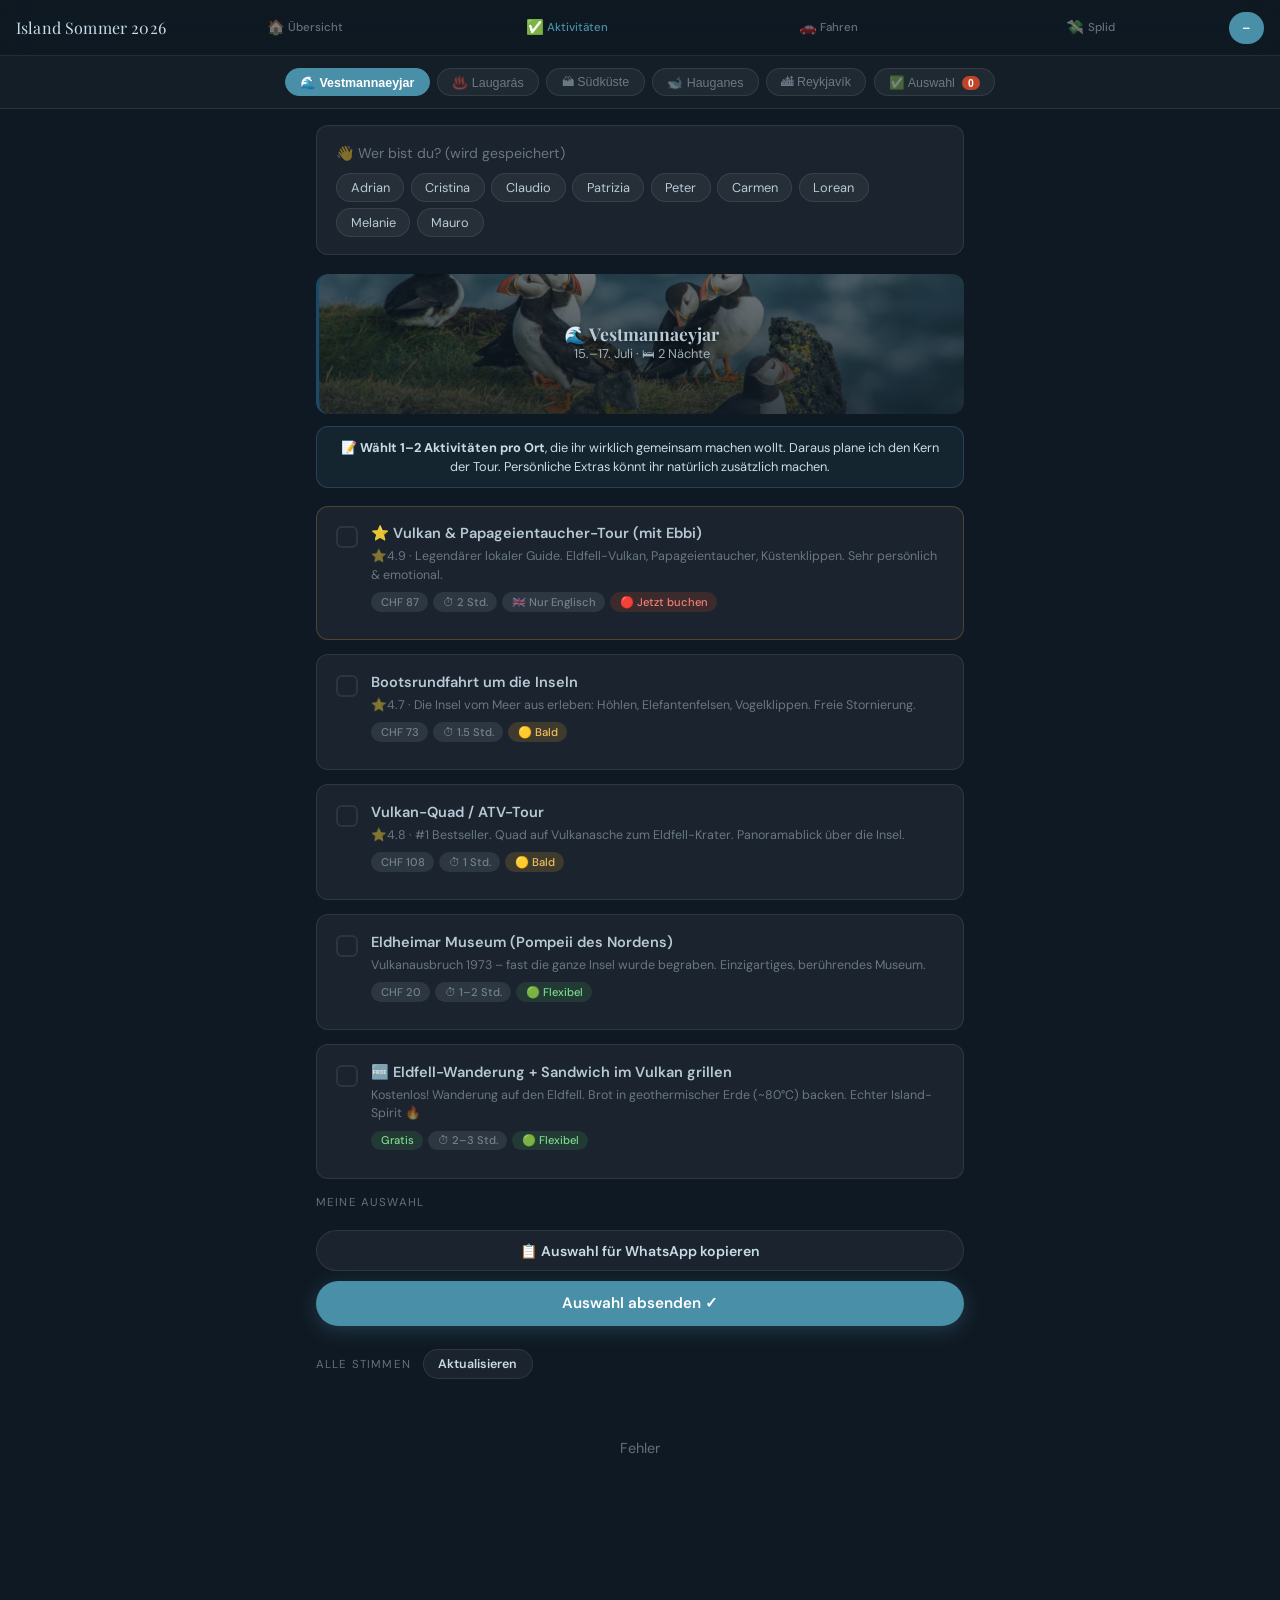
==== commit efe84c7a: "center phase tabs on desktop, keep scroll on mobile" ====
--- a/aktivitaeten.html
+++ b/aktivitaeten.html
@@ -22,6 +22,7 @@
   }
   .activity-card.checked .card-check { background:var(--glacier);border-color:var(--glacier); }
   .phase-tabs { display:flex;overflow-x:auto;gap:.45rem;padding:.75rem 1rem;background:rgba(255,255,255,.02);border-bottom:1px solid var(--border);scrollbar-width:none; }
+  @media (min-width: 600px) { .phase-tabs { justify-content: center; } }
   .phase-tabs::-webkit-scrollbar{display:none}
   .phase-tab { white-space:nowrap;background:var(--card);border:1px solid var(--border);border-radius:99px;padding:.35rem .9rem;font-size:.78rem;cursor:pointer;color:var(--muted);flex-shrink:0;transition:all .18s; }
   .phase-tab.active { background:var(--glacier);border-color:var(--glacier);color:#fff;font-weight:600; }
--- a/style.css
+++ b/style.css
@@ -24,7 +24,11 @@
 
 *, *::before, *::after { box-sizing: border-box; margin: 0; padding: 0; }
 
-html { font-size: 16px; -webkit-text-size-adjust: 100%; }
+html {
+  font-size: 16px;
+  -webkit-text-size-adjust: 100%;
+  scroll-behavior: smooth;
+}
 
 body {
   font-family: 'DM Sans', sans-serif;
@@ -33,7 +37,15 @@
   min-height: 100vh;
   padding-bottom: calc(env(safe-area-inset-bottom) + 1.5rem);
   overflow-x: hidden;
-}
+  -webkit-tap-highlight-color: rgba(74,143,168,.25);
+}
+
+/* Map must not capture vertical page scroll on mobile */
+#trip-map { touch-action: pan-y; }
+
+/* Minimum touch target for interactive elements */
+.topbar-nav .nav-item { min-height: 34px; }
+.topbar-badge { min-height: 32px; padding: .35rem .85rem; display: inline-flex; align-items: center; }
 
 /* ── TYPOGRAPHY ── */
 h1,h2,h3 { font-family: 'Playfair Display', serif; line-height: 1.15; }
@@ -76,29 +88,39 @@
   flex: 1;
   display: flex;
   justify-content: center;
-  gap: .1rem;
+  gap: 0;
   min-width: 0;
   overflow: hidden;
 }
 .topbar-nav .nav-item {
   display: flex; flex-direction: row;
-  align-items: center; gap: .3rem;
-  padding: .35rem .55rem;
-  font-size: .76rem; font-weight: 500;
+  align-items: center; gap: .2rem;
+  padding: .1rem .55rem;
+  font-size: .72rem; font-weight: 500;
   color: var(--muted); text-decoration: none;
-  border-radius: 7px;
-  transition: color .15s, background .15s;
+  border-radius: 4px;
+  transition: color .15s;
   white-space: nowrap;
 }
-.topbar-nav .nav-item:hover { color: var(--ice); background: rgba(255,255,255,.04); }
-.topbar-nav .nav-item.active { color: var(--glacier); background: rgba(74,143,168,.12); }
-.topbar-nav .nav-icon { font-size: 1rem; line-height: 1; }
+.topbar-nav .nav-item:hover { color: var(--ice); }
+.topbar-nav .nav-item.active { color: var(--glacier); }
+.topbar-nav .nav-icon { font-size: .9rem; line-height: 1; }
 
 @media (max-width: 600px) {
-  .topbar { padding: .5rem .75rem; gap: .35rem; }
-  .topbar-logo { font-size: .82rem; }
-  .topbar-nav .nav-label { display: none; }
-  .topbar-nav .nav-item { padding: .35rem .45rem; gap: 0; }
+  .topbar { padding: .35rem .65rem; gap: .25rem; height: auto; min-height: 62px; align-items: center; }
+  .topbar-logo { display: none; }
+  .topbar-nav { gap: .05rem; }
+  .topbar-nav .nav-item {
+    flex-direction: column;
+    align-items: center;
+    gap: .1rem;
+    padding: .2rem .3rem;
+    font-size: .58rem;
+    line-height: 1.1;
+    min-height: 40px;
+  }
+  .topbar-nav .nav-label { display: inline; }
+  .topbar-nav .nav-icon { font-size: 1.05rem; }
 }
 
 /* legacy classes — kept hidden in case anything still references them */
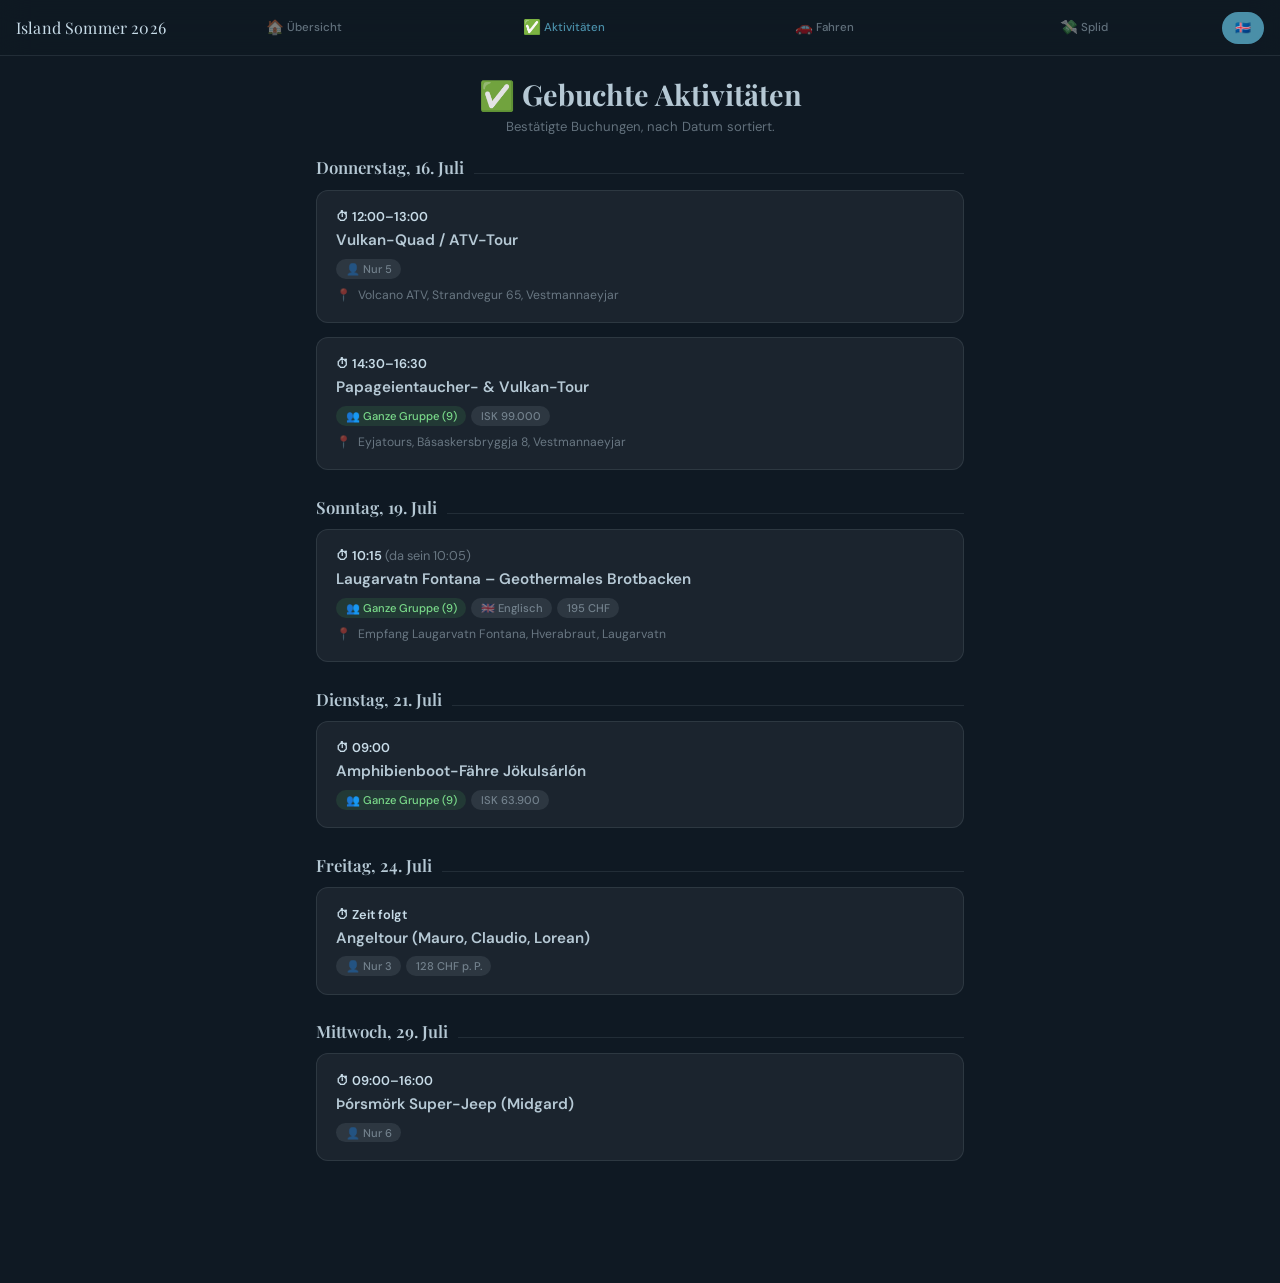
==== commit cb191a3d: "rebuild /aktivitaeten: confirmed bookings only Co-Authored-By: Claude Opus 4.8 (1M context) <noreply" ====
--- a/aktivitaeten.html
+++ b/aktivitaeten.html
@@ -6,31 +6,27 @@
 <title>✅ Aktivitäten – Island 2026</title>
 <link rel="stylesheet" href="style.css">
 <style>
-  /* Activity card overrides */
+  /* Confirmed booking card */
   .activity-card {
     background: var(--card); border: 1px solid var(--border);
     border-radius: var(--radius); padding: 1.1rem 1.2rem;
-    margin-bottom: .85rem; cursor: pointer; transition: all .18s;
+    margin-bottom: .85rem;
   }
-  .activity-card:hover  { border-color: rgba(200,220,232,.25); background: rgba(255,255,255,.07); }
-  .activity-card.checked { background: rgba(74,143,168,.15); border-color: var(--glacier); }
-  .activity-card.must-do { border-color: rgba(200,146,42,.3); }
-  .card-check {
-    width:22px;height:22px;border:2px solid var(--border);border-radius:6px;
-    display:flex;align-items:center;justify-content:center;
-    flex-shrink:0;margin-top:2px;transition:all .15s;font-size:.85rem;
+  .date-head {
+    display:flex; align-items:baseline; gap:.6rem; margin:1.6rem 0 .7rem;
   }
-  .activity-card.checked .card-check { background:var(--glacier);border-color:var(--glacier); }
-  .phase-tabs { display:flex;overflow-x:auto;gap:.45rem;padding:.75rem 1rem;background:rgba(255,255,255,.02);border-bottom:1px solid var(--border);scrollbar-width:none; }
-  @media (min-width: 600px) { .phase-tabs { justify-content: center; } }
-  .phase-tabs::-webkit-scrollbar{display:none}
-  .phase-tab { white-space:nowrap;background:var(--card);border:1px solid var(--border);border-radius:99px;padding:.35rem .9rem;font-size:.78rem;cursor:pointer;color:var(--muted);flex-shrink:0;transition:all .18s; }
-  .phase-tab.active { background:var(--glacier);border-color:var(--glacier);color:#fff;font-weight:600; }
-  .section-divider-line{display:flex;align-items:center;gap:.6rem;margin:1.4rem 0 .8rem}
-  .section-divider-line span{font-size:.72rem;text-transform:uppercase;letter-spacing:.1em;color:var(--muted);white-space:nowrap}
-  .section-divider-line::before,.section-divider-line::after{content:'';flex:1;height:1px;background:var(--border)}
-  .results-row{display:flex;flex-wrap:wrap;gap:.35rem;margin-top:.6rem}
-  .vote-chip{background:rgba(74,143,168,.15);border:1px solid rgba(74,143,168,.3);border-radius:99px;padding:.15rem .55rem;font-size:.72rem;color:var(--ice)}
+  .date-head:first-of-type { margin-top:.4rem; }
+  .date-head .day {
+    font-family:'Playfair Display',serif; font-size:1.05rem; font-weight:600;
+  }
+  .date-head .line { flex:1; height:1px; background:var(--border); }
+  .booking-time { font-size:.8rem; color:var(--ice); font-weight:600; margin-bottom:.3rem; }
+  .booking-time .soft { color:var(--muted); font-weight:400; }
+  .booking-name { font-weight:600; font-size:.95rem; margin-bottom:.55rem; }
+  .booking-meet {
+    display:flex; gap:.4rem; align-items:flex-start; margin-top:.55rem;
+    font-size:.76rem; color:var(--muted); line-height:1.4;
+  }
 </style>
 </head>
 <body>
@@ -38,296 +34,76 @@
 <header class="topbar">
   <a class="topbar-logo" href="index.html">Island Sommer 2026</a>
   <nav class="topbar-nav" id="nav-container"></nav>
-  <span class="topbar-badge" id="user-badge">–</span>
+  <span class="topbar-badge" id="user-badge">🇮🇸</span>
 </header>
-
-<div class="phase-tabs" id="phase-tabs"></div>
 
 <main style="max-width:680px;margin:0 auto;padding:1rem 1rem 1rem;padding-bottom:calc(var(--nav-h) + 1.5rem + env(safe-area-inset-bottom))">
 
-  <!-- Name picker -->
-  <div id="name-picker" style="display:none;margin-bottom:1.2rem">
-    <div class="card">
-      <div style="font-size:.88rem;color:var(--muted);margin-bottom:.7rem">👋 Wer bist du? (wird gespeichert)</div>
-      <div class="chips" id="name-chips"></div>
-    </div>
+  <div style="text-align:center;margin:.4rem 0 1.2rem">
+    <h2 style="font-family:'Playfair Display',serif">✅ Gebuchte Aktivitäten</h2>
+    <p style="font-size:.82rem;color:var(--muted);margin-top:.3rem">Bestätigte Buchungen, nach Datum sortiert.</p>
   </div>
 
-  <!-- Phase sections injected by JS -->
-  <div id="phases-container"></div>
-
-  <!-- My summary -->
-  <div style="margin-top:1rem">
-    <div class="section-label">Meine Auswahl</div>
-    <div id="my-summary"></div>
-    <button class="btn btn-secondary" style="width:100%;margin-top:.6rem" onclick="copyMySelection()">📋 Auswahl für WhatsApp kopieren</button>
-    <button class="btn btn-primary" style="margin-top:.6rem" id="submit-btn" onclick="submitVotes()">Auswahl absenden ✓</button>
-  </div>
-
-  <!-- Group votes -->
-  <div style="margin-top:1.4rem">
-    <div class="section-label">Alle Stimmen <button class="btn btn-sm btn-secondary" onclick="loadGroupVotes()" style="margin-left:.5rem">Aktualisieren</button></div>
-    <div id="group-votes"><div class="loading"><span class="spin">⟳</span></div></div>
-  </div>
+  <div id="bookings-container"></div>
 
 </main>
-
-<div class="toast" id="toast"></div>
 
 <script src="config.js"></script>
 <script src="db.js"></script>
 <script>
 document.getElementById('nav-container').innerHTML = navHTML('aktivitaeten');
 
-const ACTIVITIES = {
-  vest: [
-    { id:'v1', star:true,  name:'Vulkan & Papageientaucher-Tour (mit Ebbi)', desc:'⭐4.9 · Legendärer lokaler Guide. Eldfell-Vulkan, Papageientaucher, Küstenklippen. Sehr persönlich & emotional.', price:'CHF 87', dur:'2 Std.', de:false, en_only:true, urg:'urgent', multi:false },
-    { id:'v2', star:false, name:'Bootsrundfahrt um die Inseln', desc:'⭐4.7 · Die Insel vom Meer aus erleben: Höhlen, Elefantenfelsen, Vogelklippen. Freie Stornierung.', price:'CHF 73', dur:'1.5 Std.', de:false, urg:'soon', multi:false },
-    { id:'v3', star:false, name:'Vulkan-Quad / ATV-Tour', desc:'⭐4.8 · #1 Bestseller. Quad auf Vulkanasche zum Eldfell-Krater. Panoramablick über die Insel.', price:'CHF 108', dur:'1 Std.', de:false, urg:'soon', multi:false },
-    { id:'v4', star:false, name:'Eldheimar Museum (Pompeii des Nordens)', desc:'Vulkanausbruch 1973 – fast die ganze Insel wurde begraben. Einzigartiges, berührendes Museum.', price:'CHF 20', dur:'1–2 Std.', de:false, urg:'flex', multi:false },
-    { id:'v5', star:false, name:'🆓 Eldfell-Wanderung + Sandwich im Vulkan grillen', desc:'Kostenlos! Wanderung auf den Eldfell. Brot in geothermischer Erde (~80°C) backen. Echter Island-Spirit 🔥', price:'Gratis', dur:'2–3 Std.', de:false, urg:'flex', multi:false },
-  ],
-  laug: [
-    { id:'l1', star:true,  name:'Into the Glacier – Eistunnel Langjökull', desc:'Super-Jeep-Fahrt + Begehung eines Tunnels im Gletscher. Eiskapellen, Gletscherwände. 🇩🇪 Deutsch verfügbar!', price:'CHF 95', dur:'4–5 Std.', de:true, urg:'urgent', multi:false },
-    { id:'l3', star:false, name:'Schnorcheln Silfra (zwischen zwei Kontinenten)', desc:'Weltberühmt. Schnorcheln in glasklarem Gletscherwasser zwischen zwei Kontinentalplatten. Neoprenanzug inklusive.', price:'CHF 165', dur:'4 Std.', de:false, urg:'urgent', multi:false },
-    { id:'l4', star:false, name:'Sky Lagoon – geothermisches Meeresbad', desc:'Modernstes Bad Islands. Unendlicher Pool über dem Atlantik. 7-Schritte-Ritual. Besser & günstiger als Blue Lagoon.', price:'CHF 85', dur:'2–3 Std.', de:false, urg:'soon', multi:false },
-    { id:'l5', star:false, name:'Lava-Höhlentour Raufarholshellir', desc:'Begehung eines 1360m langen Lavaröhrensystems. Farbenprächtige Strukturen, Eiszapfen. Nahe der Südroute.', price:'CHF 45', dur:'1.5 Std.', de:false, urg:'soon', multi:false },
-  ],
-  sued: [
-    { id:'s1', star:true,  name:'Gletscherwanderung Sólheimajökull', desc:'Geführte Wanderung auf echtem Gletscher. Steigeisen + Helm inklusive. 🇩🇪 Deutsch verfügbar! Für alle Fitnesslevel.', price:'CHF 75', dur:'3–4 Std.', de:true, urg:'urgent', multi:false },
-    { id:'s2', star:false, name:'Super-Jeep Þórsmörk (Tal des Thor)', desc:'Extremer Geländewagen ins Hochland-Paradies. Gletscherflüsse, Vulkanasche, Bergpfade. Nur per Super-Jeep erreichbar!', price:'CHF 145', dur:'Ganztag', de:false, urg:'urgent', multi:false },
-    { id:'s3', star:false, name:'Landmannalaugar Hochland (Bus/Super-Jeep)', desc:'Farbige Rhyolith-Berge, natürliche Heissquellen zum Baden, Obsidian-Felder. Eines der schönsten Gebiete Islands.', price:'CHF 90', dur:'Ganztag', de:false, urg:'urgent', multi:false },
-    { id:'s4', star:false, name:'Reiten am schwarzen Strand', desc:'Islandpferde am Atlantik. Entspanntes Tempo, für Anfänger geeignet. Traumhaftes Setting.', price:'CHF 110', dur:'2–3 Std.', de:false, urg:'soon', multi:false },
-    { id:'s5', star:false, name:'🆓 Dyrhólaey + Reynisfjara Schwarzer Strand', desc:'Kostenlos. Dramatischer Felsbogen, Basaltsäulen, schwarzer Strand. Eines der fotogensten Motive Islands.', price:'Gratis', dur:'2 Std.', de:false, urg:'flex', multi:false },
-  ],
-  haug: [
-    { id:'h1', star:true,  name:'Walbeobachtung Hauganes (Eichenboot)', desc:'⭐Ältester Walbeobachter Islands (seit 1993). Wale oft nur Minuten entfernt. Buckelwale, Delfine. Direkt ab Selá!', price:'CHF 72', dur:'3 Std.', de:false, urg:'urgent', multi:false },
-    { id:'h2', star:false, name:'Mývatn Nature Baths', desc:'Geothermisches Bad am Mývatn-See. Ruhiger & authentischer als Blue Lagoon. + Pseudokrater & Dimmuborgir.', price:'CHF 50', dur:'2–3 Std.', de:false, urg:'soon', multi:false },
-    { id:'h3', star:false, name:'Forest Lagoon – Akureyri', desc:'Neues geothermisches Bad (2022) im Birkenwald. Blick über den Eyjafjörður. Sehr beliebt bei Einheimischen.', price:'CHF 58', dur:'2–3 Std.', de:false, urg:'soon', multi:false },
-    { id:'h4', star:false, name:'Husavik Walbeobachtung (Premium)', desc:'Husavik = Walhauptstadt Europas. 97%+ Sichtungsrate. 45 min von Selá. Für Wal-Enthusiasten die beste Option.', price:'CHF 105', dur:'3 Std.', de:false, urg:'urgent', multi:false },
-    { id:'h5', star:false, name:'Reiten im Eyjafjörður-Tal', desc:'Islandpferde durch das Fjordtal. Verschiedene Touren, Anfänger willkommen.', price:'CHF 115', dur:'2–4 Std.', de:false, urg:'soon', multi:false },
-    { id:'h6', star:false, name:'🗺️ MEHRTAGES: Westfjorde (2 Tage) — Untergruppe', desc:'Europas wildeste Ecke. Hólmavík → Drangsnes Gratis-Hotpots → Ísafjörður → Dynjandi-Wasserfall → Látrabjarg-Vogelklippen. 1–2 Übernachtungen. Rest bleibt in Selá.', price:'CHF 200–350', dur:'2–3 Tage', de:false, urg:'soon', multi:true },
-    { id:'h7', star:false, name:'🗺️ MEHRTAGES: Grímsey-Insel (Polarkreis)', desc:'Fähre ab Dalvík → einziger isländischer Ort im Polarkreis. Mitternachtssonne, Papageientaucher, Polarkreis-Zertifikat!', price:'CHF 80–120', dur:'1–2 Tage', de:false, urg:'soon', multi:true },
-  ],
-  reyk: [
-    { id:'r1', star:true,  name:'Innipúkinn Musikfestival', desc:'📅 Nur am 1. August! Reykjavíks grösstes Stadtfest (Verslunarmannahelgi). Live-Musik, Konzerte im Freien. Teile kostenlos. Hauptkonzerte früh buchen!', price:'CHF 10–40', dur:'1. August', de:false, urg:'soon', multi:false },
-    { id:'r2', star:false, name:'Snæfellsnes-Halbinsel (Tagesausflug)', desc:'Kirkjufell-Berg (Game of Thrones!), Snæfellsjökull-Gletscher (Jules Verne), Djúpalónssandur, Arnarstapi. «Island in Miniatur».', price:'CHF 110', dur:'11 Std.', de:false, urg:'soon', multi:false },
-    { id:'r3', star:false, name:'Sky Lagoon (falls noch nicht besucht)', desc:'Perfekter Reiseabschluss: geothermisches Bad über dem Atlantik. 7-Schritte-Ritual. Ideal am letzten Abend.', price:'CHF 85', dur:'2–3 Std.', de:false, urg:'soon', multi:false },
-    { id:'r4', star:false, name:'Walbeobachtung ab Reykjavík Hafen', desc:'Direkt ab Althafen. Buckelwale, Delfine, Papageientaucher. Kombinierbar mit Grandi-Viertel & Hafenspaziergang.', price:'CHF 80', dur:'3 Std.', de:false, urg:'soon', multi:false },
-    { id:'r5', star:false, name:'🗺️ MEHRTAGES: Westfjorde (3-Tage-Tour geführt)', desc:'Geführte Kleingruppenreise: Dynjandi, Látrabjarg, Rauðisandur, Ísafjörður. 2 Nächte mit Frühstück. Muss SOFORT gebucht werden — Juli ist ausgebucht!', price:'CHF 900–1000', dur:'3 Tage', de:false, urg:'urgent', multi:true },
-    { id:'r6', star:false, name:'🗺️ MEHRTAGES: Snæfellsnes Übernachtung', desc:'Selbstfahrer: Kirkjufell bei Mitternachtssonne, Snæfellsjökull, Djúpalónssandur. Intimere Version des Tagesausflugs.', price:'CHF 150–200', dur:'2 Tage', de:false, urg:'soon', multi:true },
-  ],
-};
+// Confirmed bookings only, in strict date order.
+const BOOKINGS = [
+  { date:'Donnerstag, 16. Juli', name:'Vulkan-Quad / ATV-Tour', time:'12:00–13:00',
+    group:false, who:'👤 Nur 5', lang:false, price:null,
+    meet:'Volcano ATV, Strandvegur 65, Vestmannaeyjar' },
 
-const PHASE_NAMES = { vest:'🌊 Vestmannaeyjar', laug:'♨️ Laugarás', sued:'🏔 Südküste', haug:'🐋 Hauganes', reyk:'🏙 Reykjavík' };
-const PHASE_COLORS = { vest:'#1a4a6a', laug:'#1a4a2a', sued:'#4a2a1a', haug:'#2a1a4a', reyk:'#0e3a3a' };
-const PHASE_IMAGES = { vest:'vest-puffins.jpeg', laug:'landmann.jpeg', sued:'sued-vestrahorn.jpeg', haug:null, reyk:'reyk-bluelag.jpeg' };
-let selections = {};
-let activePhase = 'vest';
+  { date:'Donnerstag, 16. Juli', name:'Papageientaucher- & Vulkan-Tour', time:'14:30–16:30',
+    group:true, who:'👥 Ganze Gruppe (9)', lang:false, price:'ISK 99.000',
+    meet:'Eyjatours, Básaskersbryggja 8, Vestmannaeyjar' },
 
-// ── Name picker ──────────────────────────────────────────────────────────────
-const nameChipsEl = document.getElementById('name-chips');
-TRIP.people.forEach(name => {
-  const c = document.createElement('div');
-  c.className = 'chip'; c.textContent = name;
-  c.onclick = () => { setUser(name); document.getElementById('user-badge').textContent = name; document.getElementById('name-picker').style.display = 'none'; toast(`👋 Hallo ${name}!`); };
-  nameChipsEl.appendChild(c);
+  { date:'Sonntag, 19. Juli', name:'Laugarvatn Fontana – Geothermales Brotbacken', time:'10:15', note:'da sein 10:05',
+    group:true, who:'👥 Ganze Gruppe (9)', lang:true, price:'195 CHF',
+    meet:'Empfang Laugarvatn Fontana, Hverabraut, Laugarvatn' },
+
+  { date:'Dienstag, 21. Juli', name:'Amphibienboot-Fähre Jökulsárlón', time:'09:00',
+    group:true, who:'👥 Ganze Gruppe (9)', lang:false, price:'ISK 63.900',
+    meet:null },
+
+  { date:'Freitag, 24. Juli', name:'Angeltour (Mauro, Claudio, Lorean)', time:'Zeit folgt',
+    group:false, who:'👤 Nur 3', lang:false, price:'128 CHF p. P.',
+    meet:null },
+
+  { date:'Mittwoch, 29. Juli', name:'Þórsmörk Super-Jeep (Midgard)', time:'09:00–16:00',
+    group:false, who:'👤 Nur 6', lang:false, price:null,
+    meet:null },
+];
+
+const container = document.getElementById('bookings-container');
+let lastDate = null;
+BOOKINGS.forEach(b => {
+  if (b.date !== lastDate) {
+    const head = document.createElement('div');
+    head.className = 'date-head';
+    head.innerHTML = `<span class="day">${b.date}</span><span class="line"></span>`;
+    container.appendChild(head);
+    lastDate = b.date;
+  }
+  const whoClass = b.group ? 'tag-green' : 'tag-gray';
+  const card = document.createElement('div');
+  card.className = 'activity-card';
+  card.innerHTML = `
+    <div class="booking-time">⏱ ${b.time}${b.note ? ` <span class="soft">(${b.note})</span>` : ''}</div>
+    <div class="booking-name">${b.name}</div>
+    <div style="display:flex;flex-wrap:wrap;gap:.3rem">
+      <span class="tag ${whoClass}">${b.who}</span>
+      ${b.lang ? '<span class="tag tag-gray">🇬🇧 Englisch</span>' : ''}
+      ${b.price ? `<span class="tag tag-gray">${b.price}</span>` : ''}
+    </div>
+    ${b.meet ? `<div class="booking-meet"><span>📍</span><span>${b.meet}</span></div>` : ''}`;
+  container.appendChild(card);
 });
-if (!currentUser()) document.getElementById('name-picker').style.display = 'block';
-else document.getElementById('user-badge').textContent = currentUser();
-
-// ── Phase tabs ────────────────────────────────────────────────────────────────
-const tabsEl = document.getElementById('phase-tabs');
-const phases = Object.keys(ACTIVITIES);
-phases.forEach(ph => {
-  const btn = document.createElement('button');
-  btn.className = 'phase-tab' + (ph === 'vest' ? ' active' : '');
-  btn.textContent = PHASE_NAMES[ph];
-  btn.onclick = () => switchPhase(ph, btn);
-  tabsEl.appendChild(btn);
-});
-// Summary tab
-const sumTab = document.createElement('button');
-sumTab.className = 'phase-tab';
-sumTab.id = 'sum-tab';
-sumTab.innerHTML = '✅ Auswahl <span id="count-badge" style="background:var(--lava);color:#fff;border-radius:99px;font-size:.65rem;font-weight:700;padding:.1rem .4rem;margin-left:.2rem">0</span>';
-tabsEl.appendChild(sumTab);
-
-// ── Build phase sections ───────────────────────────────────────────────────
-const container = document.getElementById('phases-container');
-phases.forEach(ph => {
-  const sec = document.createElement('div');
-  sec.id = `phase-${ph}`;
-  sec.style.display = ph === 'vest' ? 'block' : 'none';
-  
-  const hdr = document.createElement('div');
-  const img = PHASE_IMAGES[ph];
-  const bgStyle = img
-    ? `background-image:linear-gradient(rgba(15,25,35,.6),rgba(15,25,35,.82)),url('images/${img}');background-size:cover;background-position:center;min-height:140px;display:flex;flex-direction:column;justify-content:center;align-items:center`
-    : `background:${PHASE_COLORS[ph]}33;text-align:center`;
-  const txtShadow = img ? ';text-shadow:0 1px 4px rgba(0,0,0,.65)' : '';
-  hdr.style.cssText = `${bgStyle};border-left:3px solid ${PHASE_COLORS[ph]};border-radius:var(--radius);padding:1.3rem 1.2rem;margin-bottom:.7rem`;
-  const phObj = TRIP.phases.find(p => p.id === ph);
-  hdr.innerHTML = `<h3 style="font-family:'Playfair Display',serif;text-align:center${txtShadow}">${PHASE_NAMES[ph]}</h3><p style="font-size:.8rem;opacity:.85;text-align:center${txtShadow}">${phObj ? phObj.dates : ''}</p>`;
-  sec.appendChild(hdr);
-
-  const intro = document.createElement('div');
-  intro.style.cssText = 'background:rgba(74,143,168,.1);border:1px solid rgba(74,143,168,.3);border-radius:var(--radius);padding:.7rem 1rem;margin-bottom:1.1rem;font-size:.8rem;line-height:1.5;color:var(--ice);text-align:center';
-  intro.innerHTML = '📝 <strong>Wählt 1–2 Aktivitäten pro Ort</strong>, die ihr wirklich gemeinsam machen wollt. Daraus plane ich den Kern der Tour. Persönliche Extras könnt ihr natürlich zusätzlich machen.';
-  sec.appendChild(intro);
-  
-  ACTIVITIES[ph].forEach((act, idx) => {
-    if (act.multi && (idx === 0 || !ACTIVITIES[ph][idx-1].multi)) {
-      const div = document.createElement('div');
-      div.className = 'section-divider-line';
-      div.innerHTML = '<span>🗺️ Mehrtages-Ausflüge</span>';
-      sec.appendChild(div);
-    }
-    sec.appendChild(buildCard(act));
-  });
-  container.appendChild(sec);
-});
-
-function buildCard(act) {
-  const card = document.createElement('div');
-  card.className = 'activity-card' + (act.star ? ' must-do' : '');
-  card.id = `card-${act.id}`;
-  card.onclick = () => toggle(act.id);
-  const urgClass = act.urg==='urgent'?'tag-red':act.urg==='soon'?'tag-orange':'tag-green';
-  const urgLabel = act.urg==='urgent'?'🔴 Jetzt buchen':act.urg==='soon'?'🟡 Bald':'🟢 Flexibel';
-  const priceClass = act.price==='Gratis'?'tag-green':'tag-gray';
-  card.innerHTML = `
-    <div style="display:flex;gap:.8rem;align-items:flex-start">
-      <div class="card-check" id="ck-${act.id}"></div>
-      <div style="flex:1">
-        <div style="font-weight:600;font-size:.91rem;margin-bottom:.25rem">${act.star?'⭐ ':''}${act.name}</div>
-        <div style="font-size:.78rem;color:var(--muted);margin-bottom:.55rem;line-height:1.45">${act.desc}</div>
-        <div style="display:flex;flex-wrap:wrap;gap:.3rem">
-          <span class="tag ${priceClass}">${act.price}</span>
-          <span class="tag tag-gray">⏱ ${act.dur}</span>
-          ${act.de?'<span class="tag tag-green">🇩🇪 Deutsch</span>':''}
-          ${act.en_only?'<span class="tag tag-gray">🇬🇧 Nur Englisch</span>':''}
-          <span class="tag ${urgClass}">${urgLabel}</span>
-          ${act.multi?'<span class="tag tag-purple">🗺️ Mehrtages</span>':''}
-        </div>
-        <div class="results-row" id="votes-${act.id}"></div>
-      </div>
-    </div>`;
-  return card;
-}
-
-function toggle(id) {
-  selections[id] = !selections[id];
-  const card = document.getElementById(`card-${id}`);
-  const ck   = document.getElementById(`ck-${id}`);
-  card.classList.toggle('checked', !!selections[id]);
-  ck.textContent = selections[id] ? '✓' : '';
-  updateCount();
-}
-
-function updateCount() {
-  const n = Object.values(selections).filter(Boolean).length;
-  const el = document.getElementById('count-badge');
-  if (el) el.textContent = n;
-  renderMySummary();
-}
-
-function switchPhase(ph, btn) {
-  phases.forEach(p => {
-    document.getElementById(`phase-${p}`).style.display = p === ph ? 'block' : 'none';
-  });
-  document.querySelectorAll('.phase-tab').forEach(t => t.classList.remove('active'));
-  if (btn) btn.classList.add('active');
-  activePhase = ph;
-}
-
-function renderMySummary() {
-  const el = document.getElementById('my-summary');
-  const chosen = [];
-  Object.entries(ACTIVITIES).forEach(([ph, acts]) => {
-    acts.filter(a => selections[a.id]).forEach(a => chosen.push({ ph, a }));
-  });
-  if (!chosen.length) { el.innerHTML = '<div style="color:var(--muted);font-size:.85rem;text-align:center;padding:.5rem">Noch nichts ausgewählt</div>'; return; }
-  let html = '';
-  chosen.forEach(({ph, a}) => {
-    html += `<div class="card" style="padding:.7rem 1rem;margin-bottom:.5rem;display:flex;justify-content:space-between;align-items:center">
-      <div><div style="font-size:.88rem;font-weight:600">${a.name}</div><div style="font-size:.75rem;color:var(--muted)">${PHASE_NAMES[ph]} · ${a.price}</div></div>
-      <button onclick="toggle('${a.id}')" style="background:none;border:none;color:var(--muted);cursor:pointer;font-size:1.1rem">✕</button>
-    </div>`;
-  });
-  el.innerHTML = html;
-}
-
-async function submitVotes() {
-  const user = currentUser();
-  if (!user) { toast('⚠️ Wähle zuerst deinen Namen'); return; }
-  const rows = [];
-  const PHASE_MAP = { vest:'Vestmannaeyjar', laug:'Laugarás', sued:'Südküste', haug:'Hauganes', reyk:'Reykjavík' };
-  Object.entries(ACTIVITIES).forEach(([ph, acts]) => {
-    acts.filter(a => selections[a.id]).forEach(a => {
-      rows.push({ person: user, phase: PHASE_MAP[ph], activity: a.name, price: a.price, duration: a.dur });
-    });
-  });
-  if (!rows.length) { toast('⚠️ Noch nichts ausgewählt'); return; }
-  const btn = document.getElementById('submit-btn');
-  btn.disabled = true; btn.textContent = 'Speichern…';
-  try {
-    await DB.insert('island_trip_responses', rows);
-    toast(`✅ ${rows.length} Aktivitäten gespeichert`);
-    loadGroupVotes();
-  } catch(e) { copyMySelection(); toast('Offline – in Zwischenablage kopiert'); }
-  btn.disabled = false; btn.textContent = 'Auswahl absenden ✓';
-}
-
-function copyMySelection() {
-  let text = `🇮🇸 Island 2026 – Aktivitäten von ${currentUser()}\n\n`;
-  Object.entries(ACTIVITIES).forEach(([ph, acts]) => {
-    const chosen = acts.filter(a => selections[a.id]);
-    if (!chosen.length) return;
-    text += `${PHASE_NAMES[ph]}\n`;
-    chosen.forEach(a => { text += `  • ${a.name} (${a.price})\n`; });
-    text += '\n';
-  });
-  navigator.clipboard.writeText(text).then(() => toast('📋 Kopiert!'));
-}
-
-async function loadGroupVotes() {
-  const el = document.getElementById('group-votes');
-  try {
-    const votes = await DB.select('island_trip_responses', 'select=*');
-    if (!votes.length) { el.innerHTML = '<div class="empty">Noch keine Stimmen</div>'; return; }
-    // Group by activity
-    const byAct = {};
-    votes.forEach(v => {
-      byAct[v.activity] = byAct[v.activity] || { phase: v.phase, people: [] };
-      if (!byAct[v.activity].people.includes(v.person)) byAct[v.activity].people.push(v.person);
-    });
-    const sorted = Object.entries(byAct).sort((a,b) => b[1].people.length - a[1].people.length);
-    el.innerHTML = '';
-    sorted.forEach(([act, data]) => {
-      const d = document.createElement('div');
-      d.className = 'card'; d.style.padding = '.8rem 1rem; margin-bottom:.6rem';
-      d.innerHTML = `
-        <div style="font-weight:600;font-size:.88rem;margin-bottom:.3rem">${act}</div>
-        <div style="font-size:.75rem;color:var(--muted);margin-bottom:.4rem">${data.phase} · ${data.people.length} Interessiert</div>
-        <div style="display:flex;flex-wrap:wrap;gap:.3rem">
-          ${data.people.map(p=>`<span class="vote-chip">${p}</span>`).join('')}
-        </div>`;
-      el.appendChild(d);
-    });
-    // Also update vote chips on cards
-    Object.values(ACTIVITIES).flat().forEach(act => {
-      const vEl = document.getElementById(`votes-${act.id}`);
-      if (!vEl) return;
-      const data = byAct[act.name];
-      if (data && data.people.length) {
-        vEl.innerHTML = data.people.map(p=>`<span class="vote-chip">${p}</span>`).join('');
-      }
-    });
-  } catch(e) { el.innerHTML = '<div class="empty">Fehler</div>'; }
-}
-
-loadGroupVotes();
 </script>
 </body>
-</html>+</html>
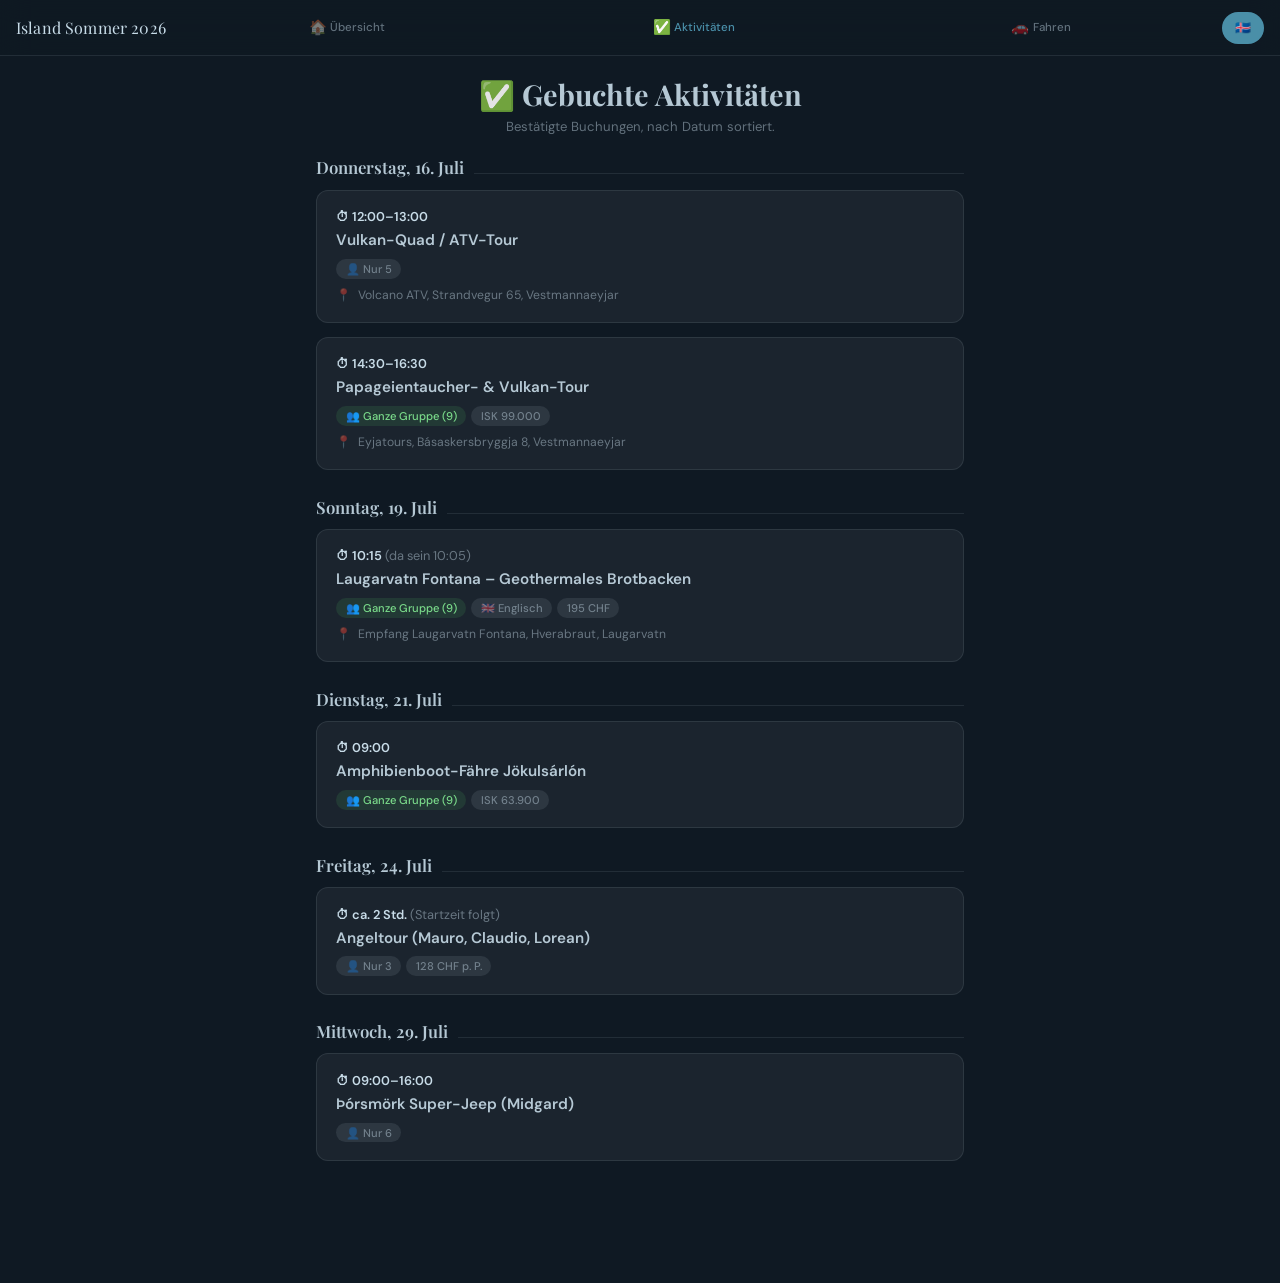
==== commit 5c5d4ab2: "fishing tour: ~2h duration, start time pending Co-Authored-By: Claude Opus 4.8 (1M context) <noreply" ====
--- a/aktivitaeten.html
+++ b/aktivitaeten.html
@@ -71,7 +71,7 @@
     group:true, who:'👥 Ganze Gruppe (9)', lang:false, price:'ISK 63.900',
     meet:null },
 
-  { date:'Freitag, 24. Juli', name:'Angeltour (Mauro, Claudio, Lorean)', time:'Zeit folgt',
+  { date:'Freitag, 24. Juli', name:'Angeltour (Mauro, Claudio, Lorean)', time:'ca. 2 Std.', note:'Startzeit folgt',
     group:false, who:'👤 Nur 3', lang:false, price:'128 CHF p. P.',
     meet:null },
 
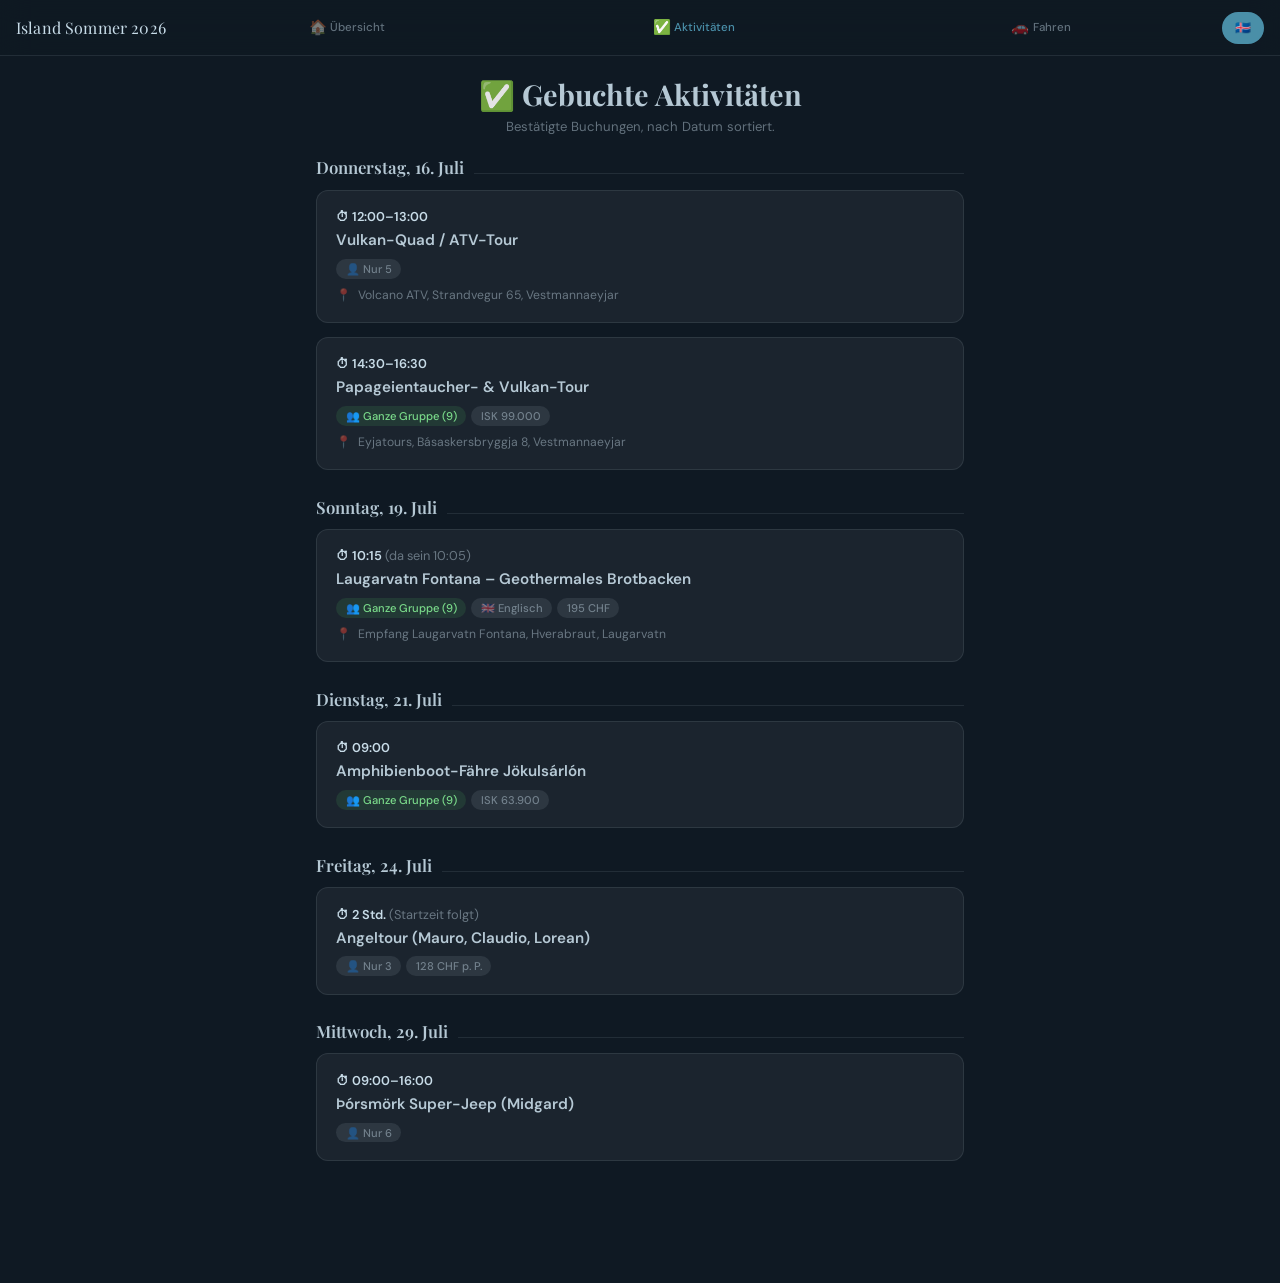
==== commit d1b9a48b: "fishing tour: 2h duration confirmed Co-Authored-By: Claude Opus 4.8 (1M context) <noreply@anthropic." ====
--- a/aktivitaeten.html
+++ b/aktivitaeten.html
@@ -71,7 +71,7 @@
     group:true, who:'👥 Ganze Gruppe (9)', lang:false, price:'ISK 63.900',
     meet:null },
 
-  { date:'Freitag, 24. Juli', name:'Angeltour (Mauro, Claudio, Lorean)', time:'ca. 2 Std.', note:'Startzeit folgt',
+  { date:'Freitag, 24. Juli', name:'Angeltour (Mauro, Claudio, Lorean)', time:'2 Std.', note:'Startzeit folgt',
     group:false, who:'👤 Nur 3', lang:false, price:'128 CHF p. P.',
     meet:null },
 
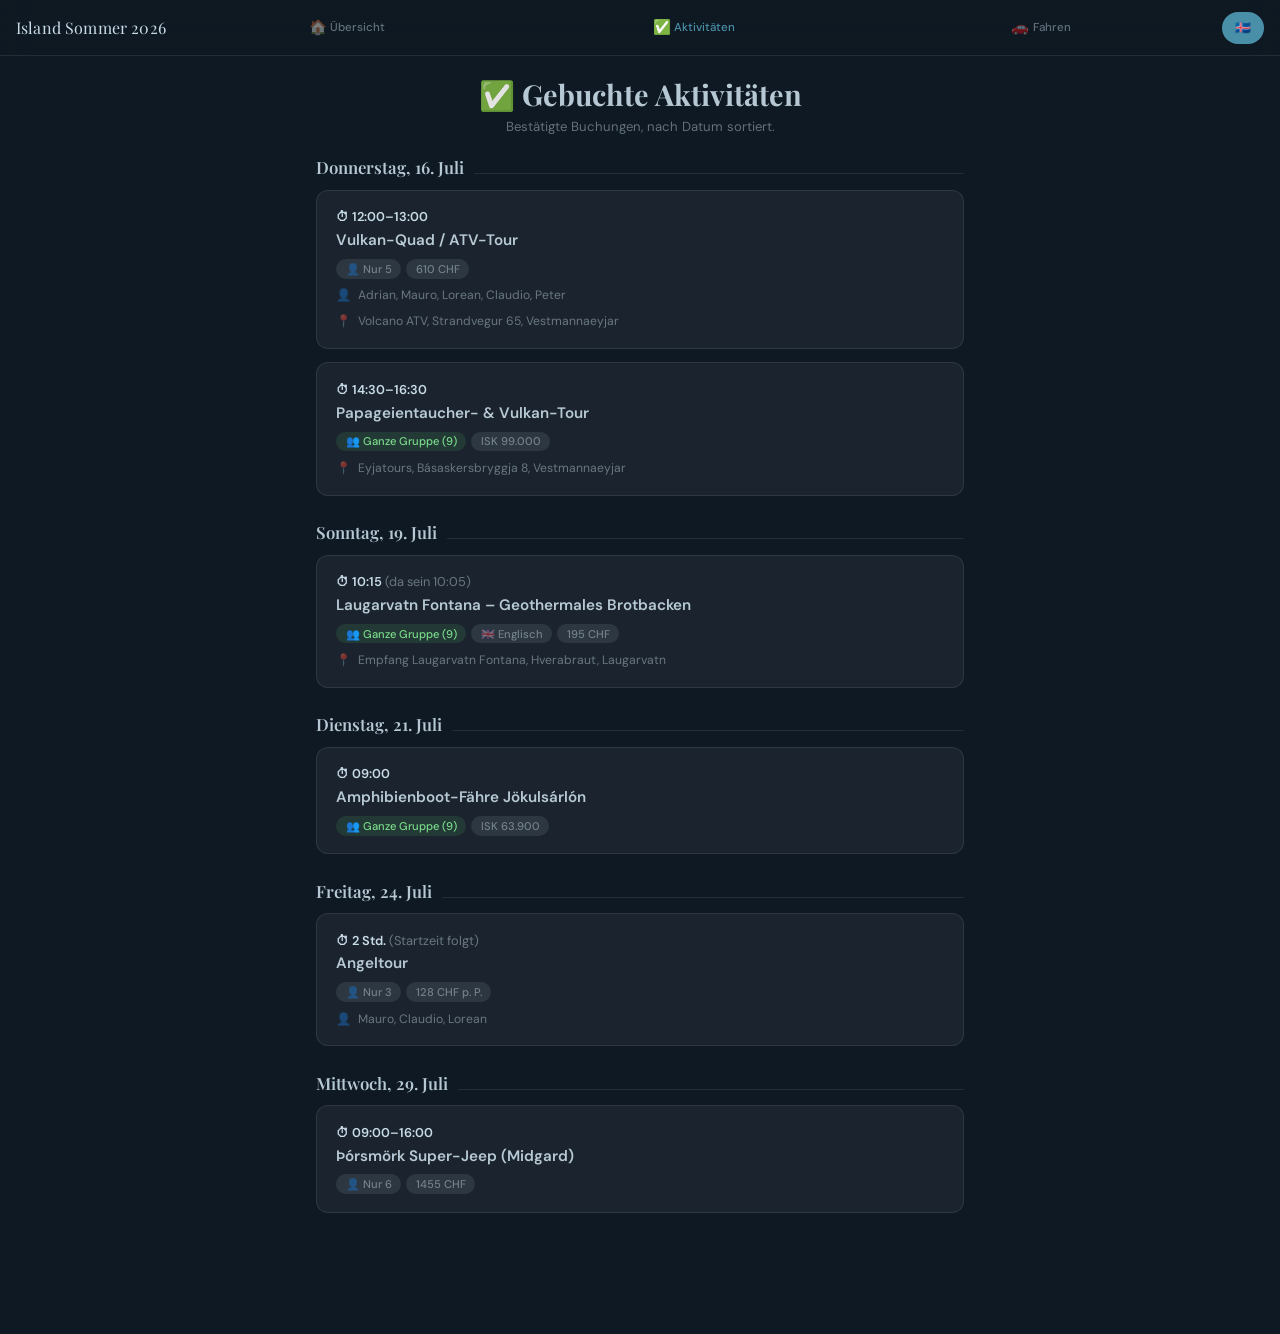
==== commit ba869359: "name select-few participants; add ATV + Thorsmork prices Co-Authored-By: Claude Opus 4.8 (1M context" ====
--- a/aktivitaeten.html
+++ b/aktivitaeten.html
@@ -56,7 +56,7 @@
 // Confirmed bookings only, in strict date order.
 const BOOKINGS = [
   { date:'Donnerstag, 16. Juli', name:'Vulkan-Quad / ATV-Tour', time:'12:00–13:00',
-    group:false, who:'👤 Nur 5', lang:false, price:null,
+    group:false, who:'👤 Nur 5', people:'Adrian, Mauro, Lorean, Claudio, Peter', lang:false, price:'610 CHF',
     meet:'Volcano ATV, Strandvegur 65, Vestmannaeyjar' },
 
   { date:'Donnerstag, 16. Juli', name:'Papageientaucher- & Vulkan-Tour', time:'14:30–16:30',
@@ -71,12 +71,12 @@
     group:true, who:'👥 Ganze Gruppe (9)', lang:false, price:'ISK 63.900',
     meet:null },
 
-  { date:'Freitag, 24. Juli', name:'Angeltour (Mauro, Claudio, Lorean)', time:'2 Std.', note:'Startzeit folgt',
-    group:false, who:'👤 Nur 3', lang:false, price:'128 CHF p. P.',
+  { date:'Freitag, 24. Juli', name:'Angeltour', time:'2 Std.', note:'Startzeit folgt',
+    group:false, who:'👤 Nur 3', people:'Mauro, Claudio, Lorean', lang:false, price:'128 CHF p. P.',
     meet:null },
 
   { date:'Mittwoch, 29. Juli', name:'Þórsmörk Super-Jeep (Midgard)', time:'09:00–16:00',
-    group:false, who:'👤 Nur 6', lang:false, price:null,
+    group:false, who:'👤 Nur 6', lang:false, price:'1455 CHF',
     meet:null },
 ];
 
@@ -101,6 +101,7 @@
       ${b.lang ? '<span class="tag tag-gray">🇬🇧 Englisch</span>' : ''}
       ${b.price ? `<span class="tag tag-gray">${b.price}</span>` : ''}
     </div>
+    ${b.people ? `<div class="booking-meet"><span>👤</span><span>${b.people}</span></div>` : ''}
     ${b.meet ? `<div class="booking-meet"><span>📍</span><span>${b.meet}</span></div>` : ''}`;
   container.appendChild(card);
 });
